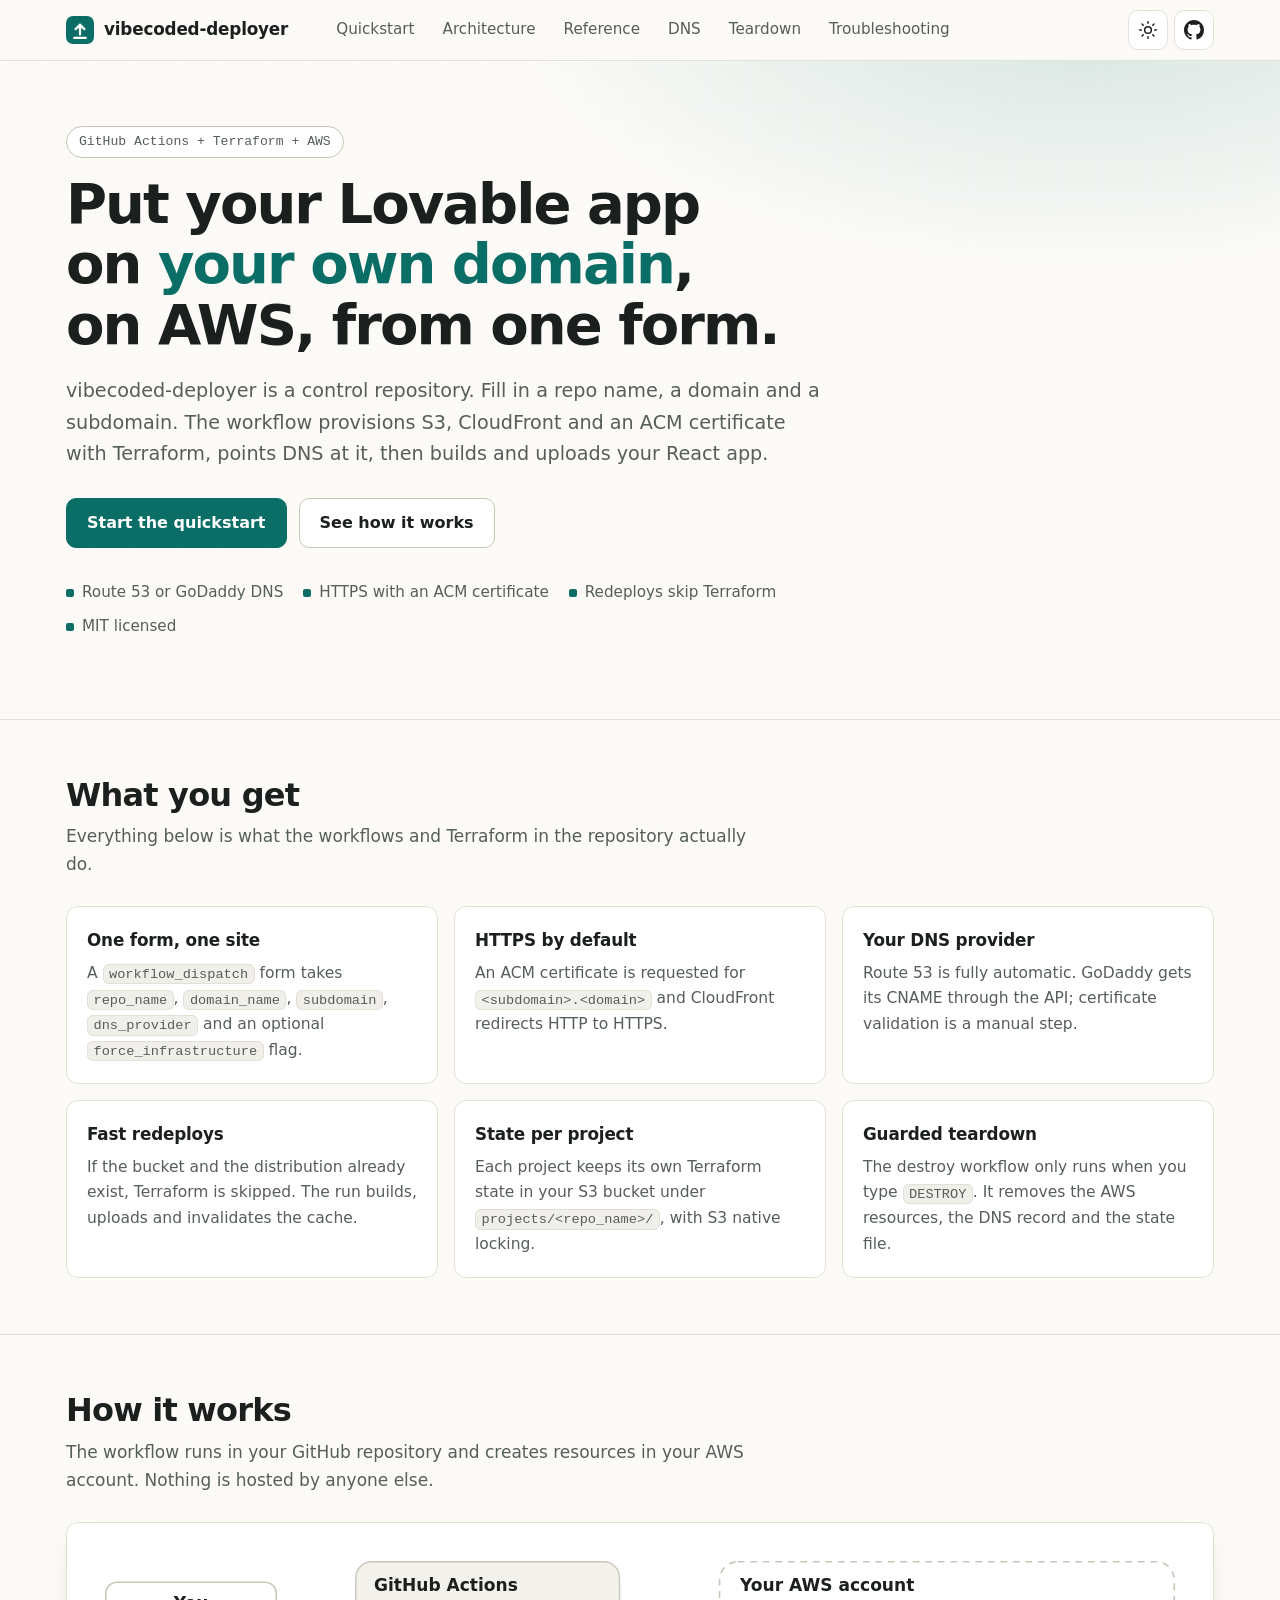
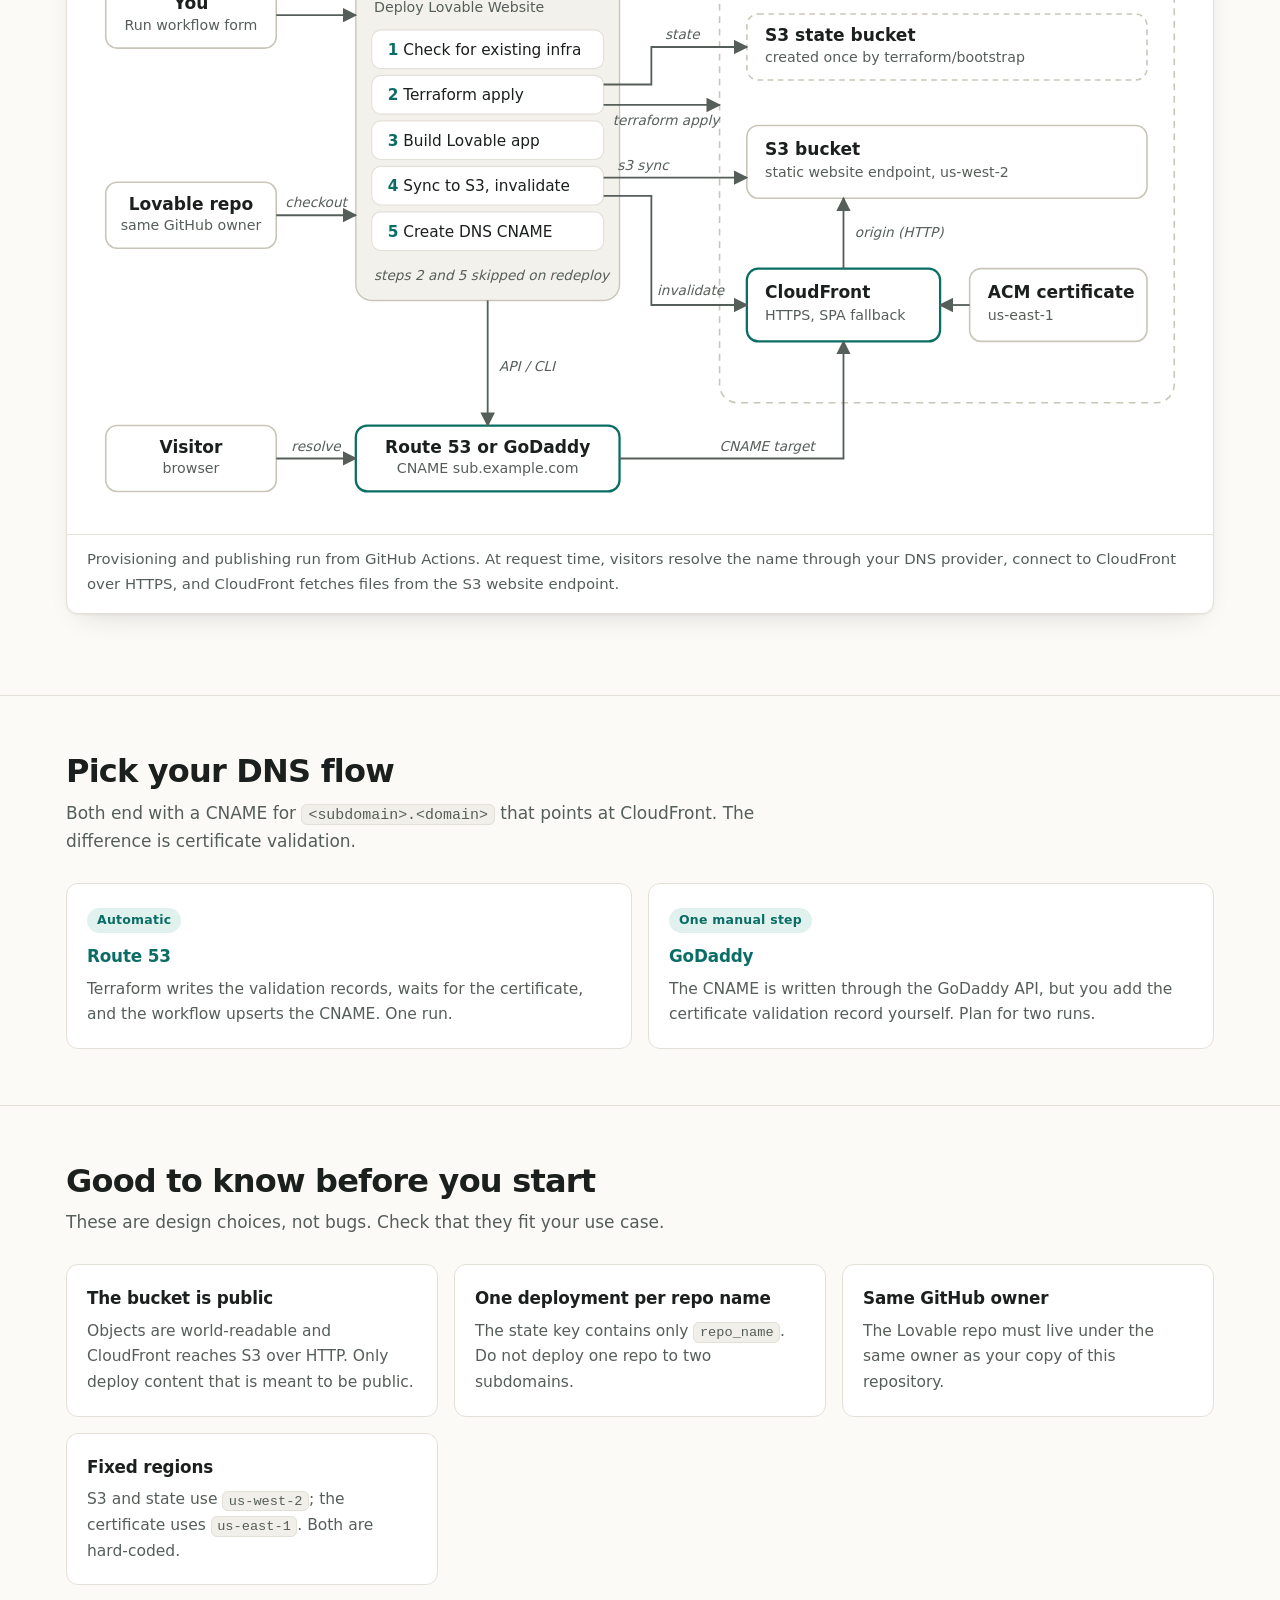
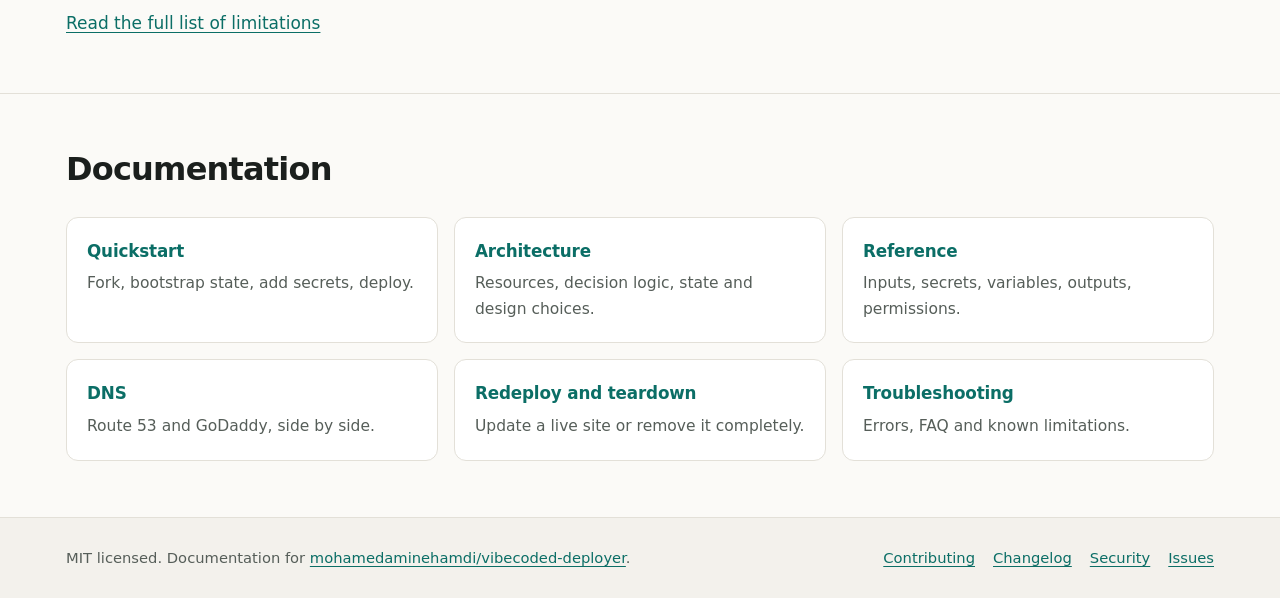
==== docs/index.html @ f10f0ac2 "Initial release of vibecoded-deployer Deploy Lovable-generated React apps to your own AWS account (S" ====
<!doctype html>
<html lang="en">
<head>
  <meta charset="utf-8">
  <meta name="viewport" content="width=device-width, initial-scale=1">
  <title>vibecoded-deployer</title>
  <meta name="description" content="Deploy a Lovable-generated React app to AWS (S3, CloudFront, ACM) on your own domain from one GitHub Actions form.">
  <meta name="color-scheme" content="light dark">
  <link rel="icon" href="assets/favicon.svg" type="image/svg+xml">
  <script>document.documentElement.classList.add("js");try{var t=localStorage.getItem("ld-theme");if(t==="light"||t==="dark"){document.documentElement.setAttribute("data-theme",t)}}catch(e){}</script>
  <link rel="stylesheet" href="assets/site.css">
</head>
<body>
  <a class="skip-link" href="#main">Skip to content</a>
  <header class="site-header">
    <div class="container header-inner">
      <a class="brand" href="index.html" aria-current="page"><svg viewBox="0 0 32 32" aria-hidden="true" focusable="false"><rect width="32" height="32" rx="8" fill="var(--accent)"/><path d="M16 21V10m0 0-5 5m5-5 5 5M9.5 25h13" fill="none" stroke="var(--accent-contrast)" stroke-width="2.6" stroke-linecap="round" stroke-linejoin="round"/></svg><span>vibecoded-deployer</span></a>
      <nav class="site-nav" id="site-nav" aria-label="Primary">
          <a href="quickstart.html">Quickstart</a>
          <a href="architecture.html">Architecture</a>
          <a href="reference.html">Reference</a>
          <a href="dns.html">DNS</a>
          <a href="teardown.html">Teardown</a>
          <a href="troubleshooting.html">Troubleshooting</a>
      </nav>
      <div class="header-actions">
        <button class="icon-btn theme-btn" type="button" data-theme-toggle aria-label="Dark mode" aria-pressed="false"><svg class="sun" viewBox="0 0 24 24" aria-hidden="true" focusable="false"><circle cx="12" cy="12" r="4"/><path d="M12 2v2M12 20v2M4.9 4.9l1.4 1.4M17.7 17.7l1.4 1.4M2 12h2M20 12h2M4.9 19.1l1.4-1.4M17.7 6.3l1.4-1.4"/></svg><svg class="moon" viewBox="0 0 24 24" aria-hidden="true" focusable="false"><path d="M21 12.8A9 9 0 1 1 11.2 3a7 7 0 0 0 9.8 9.8z"/></svg></button>
        <a class="icon-btn" href="https://github.com/mohamedaminehamdi/vibecoded-deployer" aria-label="vibecoded-deployer on GitHub"><svg class="filled" viewBox="0 0 16 16" aria-hidden="true" focusable="false"><path d="M8 0C3.58 0 0 3.58 0 8c0 3.54 2.29 6.53 5.47 7.59.4.07.55-.17.55-.38 0-.19-.01-.82-.01-1.49-2.01.37-2.53-.49-2.69-.94-.09-.23-.48-.94-.82-1.13-.28-.15-.68-.52-.01-.53.63-.01 1.08.58 1.23.82.72 1.21 1.87.87 2.33.66.07-.52.28-.87.51-1.07-1.78-.2-3.64-.89-3.64-3.95 0-.87.31-1.59.82-2.15-.08-.2-.36-1.02.08-2.12 0 0 .67-.21 2.2.82.64-.18 1.32-.27 2-.27.68 0 1.36.09 2 .27 1.53-1.04 2.2-.82 2.2-.82.44 1.1.16 1.92.08 2.12.51.56.82 1.27.82 2.15 0 3.07-1.87 3.75-3.65 3.95.29.25.54.73.54 1.48 0 1.07-.01 1.93-.01 2.2 0 .21.15.46.55.38A8.01 8.01 0 0 0 16 8c0-4.42-3.58-8-8-8z"/></svg></a>
        <button class="icon-btn menu-btn" type="button" data-menu-toggle aria-expanded="false" aria-controls="site-nav" aria-label="Menu"><svg viewBox="0 0 24 24" aria-hidden="true" focusable="false"><path d="M4 7h16M4 12h16M4 17h16"/></svg></button>
      </div>
    </div>
  </header>
  <main id="main">
    <section class="hero" aria-labelledby="hero-title">
      <div class="container hero-inner">
        <div class="hero-copy">
        <p class="eyebrow">GitHub Actions + Terraform + AWS</p>
        <h1 id="hero-title">Put your Lovable app on <em>your own domain</em>, on AWS, from one form.</h1>
        <p class="lede">vibecoded-deployer is a control repository. Fill in a repo name, a domain and a subdomain. The workflow provisions S3, CloudFront and an ACM certificate with Terraform, points DNS at it, then builds and uploads your React app.</p>
        <div class="cta-row">
          <a class="btn btn-primary" href="quickstart.html">Start the quickstart</a>
          <a class="btn" href="architecture.html">See how it works</a>
        </div>
        <ul class="fact-row">
          <li>Route 53 or GoDaddy DNS</li>
          <li>HTTPS with an ACM certificate</li>
          <li>Redeploys skip Terraform</li>
          <li>MIT licensed</li>
        </ul>
        </div>
      </div>
    </section>

    <section class="section" aria-labelledby="features-title">
      <div class="container">
        <div class="section-head">
          <h2 id="features-title">What you get</h2>
          <p>Everything below is what the workflows and Terraform in the repository actually do.</p>
        </div>
        <div class="grid">
          <div class="card">
            <h3>One form, one site</h3>
            <p>A <code>workflow_dispatch</code> form takes <code>repo_name</code>, <code>domain_name</code>, <code>subdomain</code>, <code>dns_provider</code> and an optional <code>force_infrastructure</code> flag.</p>
          </div>
          <div class="card">
            <h3>HTTPS by default</h3>
            <p>An ACM certificate is requested for <code>&lt;subdomain&gt;.&lt;domain&gt;</code> and CloudFront redirects HTTP to HTTPS.</p>
          </div>
          <div class="card">
            <h3>Your DNS provider</h3>
            <p>Route 53 is fully automatic. GoDaddy gets its CNAME through the API; certificate validation is a manual step.</p>
          </div>
          <div class="card">
            <h3>Fast redeploys</h3>
            <p>If the bucket and the distribution already exist, Terraform is skipped. The run builds, uploads and invalidates the cache.</p>
          </div>
          <div class="card">
            <h3>State per project</h3>
            <p>Each project keeps its own Terraform state in your S3 bucket under <code>projects/&lt;repo_name&gt;/</code>, with S3 native locking.</p>
          </div>
          <div class="card">
            <h3>Guarded teardown</h3>
            <p>The destroy workflow only runs when you type <code>DESTROY</code>. It removes the AWS resources, the DNS record and the state file.</p>
          </div>
        </div>
      </div>
    </section>

    <section class="section" aria-labelledby="how-title">
      <div class="container">
        <div class="section-head">
          <h2 id="how-title">How it works</h2>
          <p>The workflow runs in your GitHub repository and creates resources in your AWS account. Nothing is hosted by anyone else.</p>
        </div>
        <figure class="diagram">
  <div class="diagram-scroll" tabindex="0" role="region" aria-label="Architecture diagram (scrolls horizontally on small screens)">
    <svg viewBox="0 0 980 510" role="img" aria-labelledby="dg-title dg-desc">
      <title id="dg-title">vibecoded-deployer architecture</title>
      <desc id="dg-desc">You run a GitHub Actions workflow. It checks for existing infrastructure, applies Terraform to create an S3 bucket, an ACM certificate and a CloudFront distribution in your AWS account, builds your Lovable repository, syncs the build to S3, invalidates the CloudFront cache and writes a CNAME at Route 53 or GoDaddy. Visitors resolve the name through DNS and reach CloudFront, which serves the files from S3.</desc>
      <defs>
        <marker id="dg-arrowhead" viewBox="0 0 10 10" refX="9" refY="5" markerWidth="8" markerHeight="8" orient="auto-start-reverse">
          <path class="dg-head" d="M0 0 L10 5 L0 10 z"/>
        </marker>
      </defs>

      <!-- Left column -->
      <rect class="dg-node" x="20" y="38" width="150" height="58" rx="10"/>
      <text class="dg-title" x="95" y="62" text-anchor="middle">You</text>
      <text class="dg-sub" x="95" y="80" text-anchor="middle">Run workflow form</text>

      <rect class="dg-node" x="20" y="214" width="150" height="58" rx="10"/>
      <text class="dg-title" x="95" y="238" text-anchor="middle">Lovable repo</text>
      <text class="dg-sub" x="95" y="256" text-anchor="middle">same GitHub owner</text>

      <rect class="dg-node" x="20" y="428" width="150" height="58" rx="10"/>
      <text class="dg-title" x="95" y="452" text-anchor="middle">Visitor</text>
      <text class="dg-sub" x="95" y="470" text-anchor="middle">browser</text>

      <!-- GitHub Actions panel -->
      <rect class="dg-panel" x="240" y="20" width="232" height="298" rx="14"/>
      <text class="dg-title" x="256" y="46">GitHub Actions</text>
      <text class="dg-sub" x="256" y="64">Deploy Lovable Website</text>

      <rect class="dg-step" x="254" y="80" width="204" height="34" rx="8"/>
      <text class="dg-text" x="268" y="102"><tspan class="dg-num">1</tspan>  Check for existing infra</text>
      <rect class="dg-step" x="254" y="120" width="204" height="34" rx="8"/>
      <text class="dg-text" x="268" y="142"><tspan class="dg-num">2</tspan>  Terraform apply</text>
      <rect class="dg-step" x="254" y="160" width="204" height="34" rx="8"/>
      <text class="dg-text" x="268" y="182"><tspan class="dg-num">3</tspan>  Build Lovable app</text>
      <rect class="dg-step" x="254" y="200" width="204" height="34" rx="8"/>
      <text class="dg-text" x="268" y="222"><tspan class="dg-num">4</tspan>  Sync to S3, invalidate</text>
      <rect class="dg-step" x="254" y="240" width="204" height="34" rx="8"/>
      <text class="dg-text" x="268" y="262"><tspan class="dg-num">5</tspan>  Create DNS CNAME</text>
      <text class="dg-label" x="256" y="300">steps 2 and 5 skipped on redeploy</text>

      <!-- DNS -->
      <rect class="dg-node is-accent" x="240" y="428" width="232" height="58" rx="10"/>
      <text class="dg-title" x="356" y="452" text-anchor="middle">Route 53 or GoDaddy</text>
      <text class="dg-sub" x="356" y="470" text-anchor="middle">CNAME  sub.example.com</text>

      <!-- AWS account -->
      <rect class="dg-aws" x="560" y="20" width="400" height="388" rx="16"/>
      <text class="dg-title" x="578" y="46">Your AWS account</text>

      <rect class="dg-node is-dashed" x="584" y="66" width="352" height="58" rx="10"/>
      <text class="dg-title" x="600" y="90">S3 state bucket</text>
      <text class="dg-sub" x="600" y="108">created once by terraform/bootstrap</text>

      <rect class="dg-node" x="584" y="164" width="352" height="64" rx="10"/>
      <text class="dg-title" x="600" y="190">S3 bucket</text>
      <text class="dg-sub" x="600" y="209">static website endpoint, us-west-2</text>

      <rect class="dg-node is-accent" x="584" y="290" width="170" height="64" rx="10"/>
      <text class="dg-title" x="600" y="316">CloudFront</text>
      <text class="dg-sub" x="600" y="335">HTTPS, SPA fallback</text>

      <rect class="dg-node" x="780" y="290" width="156" height="64" rx="10"/>
      <text class="dg-title" x="796" y="316">ACM certificate</text>
      <text class="dg-sub" x="796" y="335">us-east-1</text>

      <!-- Arrows -->
      <path class="dg-arrow" marker-end="url(#dg-arrowhead)" d="M170 67 H240"/>
      <path class="dg-arrow" marker-end="url(#dg-arrowhead)" d="M170 243 H240"/>
      <text class="dg-label" x="205" y="236" text-anchor="middle">checkout</text>

      <path class="dg-arrow" marker-end="url(#dg-arrowhead)" d="M458 128 H500 V95 H584"/>
      <text class="dg-label" x="512" y="88">state</text>
      <path class="dg-arrow" marker-end="url(#dg-arrowhead)" d="M458 146 H560"/>
      <text class="dg-label" x="466" y="164">terraform apply</text>

      <path class="dg-arrow" marker-end="url(#dg-arrowhead)" d="M458 210 H584"/>
      <text class="dg-label" x="470" y="203">s3 sync</text>
      <path class="dg-arrow" marker-end="url(#dg-arrowhead)" d="M458 226 H500 V322 H584"/>
      <text class="dg-label" x="505" y="313">invalidate</text>

      <path class="dg-arrow" marker-end="url(#dg-arrowhead)" d="M356 318 V428"/>
      <text class="dg-label" x="366" y="380">API / CLI</text>

      <path class="dg-arrow" marker-end="url(#dg-arrowhead)" d="M170 457 H240"/>
      <text class="dg-label" x="205" y="450" text-anchor="middle">resolve</text>

      <path class="dg-arrow" marker-end="url(#dg-arrowhead)" d="M472 457 H669 V354"/>
      <text class="dg-label" x="560" y="450">CNAME target</text>

      <path class="dg-arrow" marker-end="url(#dg-arrowhead)" d="M669 290 V228"/>
      <text class="dg-label" x="679" y="262">origin (HTTP)</text>

      <path class="dg-arrow" marker-end="url(#dg-arrowhead)" d="M780 322 H754"/>
    </svg>
  </div>
  <figcaption>Provisioning and publishing run from GitHub Actions. At request time, visitors resolve the name through your DNS provider, connect to CloudFront over HTTPS, and CloudFront fetches files from the S3 website endpoint.</figcaption>
</figure>

      </div>
    </section>

    <section class="section" aria-labelledby="dns-title">
      <div class="container">
        <div class="section-head">
          <h2 id="dns-title">Pick your DNS flow</h2>
          <p>Both end with a CNAME for <code>&lt;subdomain&gt;.&lt;domain&gt;</code> that points at CloudFront. The difference is certificate validation.</p>
        </div>
        <div class="split">
          <a class="card" href="dns.html#route53">
            <span class="tag">Automatic</span>
            <h3>Route 53</h3>
            <p>Terraform writes the validation records, waits for the certificate, and the workflow upserts the CNAME. One run.</p>
          </a>
          <a class="card" href="dns.html#godaddy">
            <span class="tag">One manual step</span>
            <h3>GoDaddy</h3>
            <p>The CNAME is written through the GoDaddy API, but you add the certificate validation record yourself. Plan for two runs.</p>
          </a>
        </div>
      </div>
    </section>

    <section class="section" aria-labelledby="know-title">
      <div class="container">
        <div class="section-head">
          <h2 id="know-title">Good to know before you start</h2>
          <p>These are design choices, not bugs. Check that they fit your use case.</p>
        </div>
        <div class="grid">
          <div class="card">
            <h3>The bucket is public</h3>
            <p>Objects are world-readable and CloudFront reaches S3 over HTTP. Only deploy content that is meant to be public.</p>
          </div>
          <div class="card">
            <h3>One deployment per repo name</h3>
            <p>The state key contains only <code>repo_name</code>. Do not deploy one repo to two subdomains.</p>
          </div>
          <div class="card">
            <h3>Same GitHub owner</h3>
            <p>The Lovable repo must live under the same owner as your copy of this repository.</p>
          </div>
          <div class="card">
            <h3>Fixed regions</h3>
            <p>S3 and state use <code>us-west-2</code>; the certificate uses <code>us-east-1</code>. Both are hard-coded.</p>
          </div>
        </div>
        <p class="more"><a href="troubleshooting.html#limitations">Read the full list of limitations</a></p>
      </div>
    </section>

    <section class="section" aria-labelledby="docs-title">
      <div class="container">
        <div class="section-head">
          <h2 id="docs-title">Documentation</h2>
        </div>
        <div class="grid">
          <a class="card" href="quickstart.html"><h3>Quickstart</h3><p>Fork, bootstrap state, add secrets, deploy.</p></a>
          <a class="card" href="architecture.html"><h3>Architecture</h3><p>Resources, decision logic, state and design choices.</p></a>
          <a class="card" href="reference.html"><h3>Reference</h3><p>Inputs, secrets, variables, outputs, permissions.</p></a>
          <a class="card" href="dns.html"><h3>DNS</h3><p>Route 53 and GoDaddy, side by side.</p></a>
          <a class="card" href="teardown.html"><h3>Redeploy and teardown</h3><p>Update a live site or remove it completely.</p></a>
          <a class="card" href="troubleshooting.html"><h3>Troubleshooting</h3><p>Errors, FAQ and known limitations.</p></a>
        </div>
      </div>
    </section>

  </main>
  <footer class="site-footer">
    <div class="container footer-inner">
      <p>MIT licensed. Documentation for <a href="https://github.com/mohamedaminehamdi/vibecoded-deployer">mohamedaminehamdi/vibecoded-deployer</a>.</p>
      <ul>
        <li><a href="https://github.com/mohamedaminehamdi/vibecoded-deployer/blob/main/CONTRIBUTING.md">Contributing</a></li>
        <li><a href="https://github.com/mohamedaminehamdi/vibecoded-deployer/blob/main/CHANGELOG.md">Changelog</a></li>
        <li><a href="https://github.com/mohamedaminehamdi/vibecoded-deployer/blob/main/SECURITY.md">Security</a></li>
        <li><a href="https://github.com/mohamedaminehamdi/vibecoded-deployer/issues">Issues</a></li>
      </ul>
    </div>
  </footer>
  <script src="assets/site.js" defer></script>
</body>
</html>
---- docs/assets/site.css ----
/* vibecoded-deployer docs. Plain CSS, no build step. Relative URLs only. */

:root {
  color-scheme: light;
  --bg: #fbfaf7;
  --surface: #ffffff;
  --surface-2: #f3f1ec;
  --border: #e3e0d8;
  --border-strong: #c9c5b9;
  --text: #1b1f1d;
  --muted: #565e59;
  --accent: #0b6e66;
  --accent-hover: #09554f;
  --accent-contrast: #ffffff;
  --accent-soft: #e0f1ee;
  --code-bg: #f1efe9;
  --info: #1d4ed8;
  --info-bg: #eaf0fe;
  --warn: #7a4a00;
  --warn-bg: #fff3d6;
  --danger: #a8200f;
  --danger-bg: #fdebe8;
  --shadow: 0 1px 2px rgba(27, 31, 29, 0.06), 0 12px 28px -16px rgba(27, 31, 29, 0.22);
  --radius: 12px;
  --header-h: 60px;
  --font: system-ui, -apple-system, "Segoe UI", Roboto, "Helvetica Neue", Arial, sans-serif;
  --mono: ui-monospace, "SF Mono", SFMono-Regular, Menlo, Consolas, "Liberation Mono", monospace;
}

@media (prefers-color-scheme: dark) {
  :root:not([data-theme="light"]) {
    color-scheme: dark;
    --bg: #0d1210;
    --surface: #141b18;
    --surface-2: #19231f;
    --border: #25312b;
    --border-strong: #3a4a42;
    --text: #e7ede9;
    --muted: #a0aea7;
    --accent: #4fd1c0;
    --accent-hover: #7be3d5;
    --accent-contrast: #04211d;
    --accent-soft: #12302c;
    --code-bg: #101815;
    --info: #8fb0ff;
    --info-bg: #14203d;
    --warn: #f3c46b;
    --warn-bg: #2d2410;
    --danger: #ff9b8e;
    --danger-bg: #3a1613;
    --shadow: 0 1px 2px rgba(0, 0, 0, 0.4), 0 12px 28px -16px rgba(0, 0, 0, 0.7);
  }
}

:root[data-theme="dark"] {
  color-scheme: dark;
  --bg: #0d1210;
  --surface: #141b18;
  --surface-2: #19231f;
  --border: #25312b;
  --border-strong: #3a4a42;
  --text: #e7ede9;
  --muted: #a0aea7;
  --accent: #4fd1c0;
  --accent-hover: #7be3d5;
  --accent-contrast: #04211d;
  --accent-soft: #12302c;
  --code-bg: #101815;
  --info: #8fb0ff;
  --info-bg: #14203d;
  --warn: #f3c46b;
  --warn-bg: #2d2410;
  --danger: #ff9b8e;
  --danger-bg: #3a1613;
  --shadow: 0 1px 2px rgba(0, 0, 0, 0.4), 0 12px 28px -16px rgba(0, 0, 0, 0.7);
}

*,
*::before,
*::after {
  box-sizing: border-box;
}

html {
  scroll-padding-top: calc(var(--header-h) + 20px);
  -webkit-text-size-adjust: 100%;
  text-size-adjust: 100%;
}

body {
  margin: 0;
  background: var(--bg);
  color: var(--text);
  font-family: var(--font);
  font-size: 1.0625rem;
  line-height: 1.65;
  -webkit-font-smoothing: antialiased;
}

img,
svg {
  max-width: 100%;
}

a {
  color: var(--accent);
  text-underline-offset: 0.18em;
  text-decoration-thickness: 0.08em;
}

a:hover {
  color: var(--accent-hover);
}

:focus-visible {
  outline: 3px solid var(--accent);
  outline-offset: 2px;
  border-radius: 4px;
}

.skip-link {
  position: absolute;
  left: 16px;
  top: -80px;
  z-index: 100;
  padding: 10px 16px;
  background: var(--accent);
  color: var(--accent-contrast);
  border-radius: 8px;
  font-weight: 600;
  text-decoration: none;
}

.skip-link:focus {
  top: 12px;
  color: var(--accent-contrast);
}

.sr-only {
  position: absolute;
  width: 1px;
  height: 1px;
  padding: 0;
  margin: -1px;
  overflow: hidden;
  clip: rect(0, 0, 0, 0);
  white-space: nowrap;
  border: 0;
}

.container {
  width: 100%;
  max-width: 1180px;
  margin-inline: auto;
  padding-inline: 16px;
}

/* ---------- Header ---------- */

.site-header {
  position: sticky;
  top: 0;
  z-index: 50;
  background: color-mix(in srgb, var(--bg) 88%, transparent);
  -webkit-backdrop-filter: saturate(1.4) blur(10px);
  backdrop-filter: saturate(1.4) blur(10px);
  border-bottom: 1px solid var(--border);
}

.header-inner {
  display: flex;
  align-items: center;
  gap: 12px;
  min-height: var(--header-h);
  flex-wrap: wrap;
}

.brand {
  display: inline-flex;
  align-items: center;
  gap: 10px;
  color: var(--text);
  font-weight: 700;
  font-size: 1.05rem;
  letter-spacing: -0.01em;
  text-decoration: none;
  margin-right: auto;
}

.brand:hover {
  color: var(--text);
}

.brand svg {
  flex: none;
  width: 28px;
  height: 28px;
}

.site-nav {
  order: 3;
  width: 100%;
  display: flex;
  gap: 4px;
  overflow-x: auto;
  padding-bottom: 8px;
}

.js .site-nav {
  display: none;
  flex-direction: column;
  overflow: visible;
  padding-bottom: 12px;
}

.js .site-nav[data-open="true"] {
  display: flex;
}

.site-nav a {
  white-space: nowrap;
  padding: 8px 12px;
  border-radius: 8px;
  color: var(--muted);
  font-size: 0.95rem;
  font-weight: 500;
  text-decoration: none;
}

.site-nav a:hover {
  color: var(--text);
  background: var(--surface-2);
}

.site-nav a[aria-current="page"] {
  color: var(--accent);
  background: var(--accent-soft);
  font-weight: 600;
}

.header-actions {
  display: flex;
  align-items: center;
  gap: 6px;
}

.icon-btn {
  display: inline-grid;
  place-items: center;
  width: 40px;
  height: 40px;
  padding: 0;
  border: 1px solid var(--border);
  border-radius: 10px;
  background: var(--surface);
  color: var(--text);
  cursor: pointer;
  text-decoration: none;
}

.icon-btn:hover {
  background: var(--surface-2);
  color: var(--text);
}

.icon-btn svg {
  width: 20px;
  height: 20px;
  fill: none;
  stroke: currentColor;
  stroke-width: 1.8;
  stroke-linecap: round;
  stroke-linejoin: round;
}

.icon-btn svg.filled {
  fill: currentColor;
  stroke: none;
}

.menu-btn {
  display: none;
}

.js .menu-btn {
  display: inline-grid;
}

.theme-btn .moon {
  display: none;
}

:root[data-theme="dark"] .theme-btn .sun {
  display: none;
}

:root[data-theme="dark"] .theme-btn .moon {
  display: block;
}

@media (prefers-color-scheme: dark) {
  :root:not([data-theme="light"]) .theme-btn .sun {
    display: none;
  }

  :root:not([data-theme="light"]) .theme-btn .moon {
    display: block;
  }
}

@media (min-width: 980px) {
  .site-nav,
  .js .site-nav {
    order: 0;
    width: auto;
    display: flex;
    flex-direction: row;
    overflow: visible;
    padding-bottom: 0;
    margin-right: 8px;
  }

  .brand {
    margin-right: 0;
  }

  .header-inner {
    flex-wrap: nowrap;
  }

  .header-actions {
    margin-left: auto;
  }

  .site-nav {
    margin-left: 24px;
  }

  .js .menu-btn {
    display: none;
  }
}

/* ---------- Buttons ---------- */

.btn {
  display: inline-flex;
  align-items: center;
  gap: 8px;
  padding: 11px 20px;
  border-radius: 10px;
  border: 1px solid var(--border-strong);
  background: var(--surface);
  color: var(--text);
  font: inherit;
  font-weight: 600;
  font-size: 1rem;
  text-decoration: none;
  cursor: pointer;
  transition: background-color 0.15s ease, border-color 0.15s ease, transform 0.15s ease;
}

.btn:hover {
  background: var(--surface-2);
  color: var(--text);
}

.btn:active {
  transform: translateY(1px);
}

.btn-primary {
  background: var(--accent);
  border-color: var(--accent);
  color: var(--accent-contrast);
}

.btn-primary:hover {
  background: var(--accent-hover);
  border-color: var(--accent-hover);
  color: var(--accent-contrast);
}

/* ---------- Home ---------- */

.hero {
  position: relative;
  overflow: hidden;
  border-bottom: 1px solid var(--border);
  background:
    radial-gradient(60rem 28rem at 85% -10%, color-mix(in srgb, var(--accent) 16%, transparent), transparent 60%),
    linear-gradient(var(--border) 1px, transparent 1px) 0 0 / 100% 44px,
    linear-gradient(90deg, var(--border) 1px, transparent 1px) 0 0 / 44px 100%,
    var(--bg);
  background-blend-mode: normal, soft-light, soft-light, normal;
}

.hero::after {
  content: "";
  position: absolute;
  inset: auto 0 0 0;
  height: 120px;
  background: linear-gradient(transparent, var(--bg));
  pointer-events: none;
}

.hero-inner {
  position: relative;
  z-index: 1;
  padding-block: 64px 80px;
}

.hero-copy {
  max-width: 820px;
}

.eyebrow {
  display: inline-block;
  margin: 0 0 16px;
  padding: 4px 12px;
  border: 1px solid var(--border-strong);
  border-radius: 999px;
  background: var(--surface);
  color: var(--muted);
  font-family: var(--mono);
  font-size: 0.82rem;
}

.hero h1 {
  margin: 0 0 20px;
  font-size: clamp(2.1rem, 5.4vw, 3.5rem);
  line-height: 1.08;
  letter-spacing: -0.035em;
  font-weight: 750;
  text-wrap: balance;
}

.hero h1 em {
  font-style: normal;
  color: var(--accent);
}

.lede {
  margin: 0 0 28px;
  max-width: 62ch;
  font-size: 1.2rem;
  color: var(--muted);
  text-wrap: pretty;
}

.cta-row {
  display: flex;
  flex-wrap: wrap;
  gap: 12px;
}

.fact-row {
  display: flex;
  flex-wrap: wrap;
  gap: 8px 20px;
  margin: 32px 0 0;
  padding: 0;
  list-style: none;
  color: var(--muted);
  font-size: 0.95rem;
}

.fact-row li::before {
  content: "";
  display: inline-block;
  width: 8px;
  height: 8px;
  margin-right: 8px;
  border-radius: 2px;
  background: var(--accent);
}

.section {
  padding-block: 56px;
}

.section + .section {
  border-top: 1px solid var(--border);
}

.section-head {
  max-width: 700px;
  margin-bottom: 28px;
}

.section-head h2 {
  margin: 0 0 8px;
  font-size: clamp(1.55rem, 3vw, 2rem);
  letter-spacing: -0.025em;
  line-height: 1.2;
}

.section-head p {
  margin: 0;
  color: var(--muted);
}

.grid {
  display: grid;
  gap: 16px;
  grid-template-columns: repeat(auto-fit, minmax(min(100%, 280px), 1fr));
}

.card {
  padding: 20px;
  border: 1px solid var(--border);
  border-radius: var(--radius);
  background: var(--surface);
}

.card h3 {
  margin: 0 0 6px;
  font-size: 1.05rem;
  letter-spacing: -0.01em;
}

.card p {
  margin: 0;
  color: var(--muted);
  font-size: 0.97rem;
}

.card .tag {
  display: inline-block;
  margin-bottom: 10px;
  padding: 2px 10px;
  border-radius: 999px;
  background: var(--accent-soft);
  color: var(--accent);
  font-size: 0.78rem;
  font-weight: 700;
  letter-spacing: 0.02em;
}

a.card {
  display: block;
  color: inherit;
  text-decoration: none;
  transition: border-color 0.15s ease, transform 0.15s ease, box-shadow 0.15s ease;
}

a.card:hover {
  border-color: var(--accent);
  transform: translateY(-2px);
  box-shadow: var(--shadow);
  color: inherit;
}

a.card h3 {
  color: var(--accent);
}

.split {
  display: grid;
  gap: 16px;
  grid-template-columns: 1fr;
}

@media (min-width: 760px) {
  .split {
    grid-template-columns: 1fr 1fr;
  }
}

/* ---------- Diagram ---------- */

.diagram {
  margin: 0 0 1.6rem;
  border: 1px solid var(--border);
  border-radius: var(--radius);
  background: var(--surface);
  box-shadow: var(--shadow);
}

.diagram-scroll {
  overflow-x: auto;
  padding: 16px;
}

.diagram-scroll:focus-visible {
  outline-offset: -3px;
}

.diagram svg {
  display: block;
  min-width: 720px;
  width: 100%;
  height: auto;
  font-family: var(--font);
}

.diagram figcaption {
  padding: 12px 20px 16px;
  border-top: 1px solid var(--border);
  color: var(--muted);
  font-size: 0.93rem;
}

.dg-panel {
  fill: var(--surface-2);
  stroke: var(--border-strong);
  stroke-width: 1.2;
}

.dg-aws {
  fill: none;
  stroke: var(--border-strong);
  stroke-width: 1.4;
  stroke-dasharray: 6 5;
}

.dg-node {
  fill: var(--surface);
  stroke: var(--border-strong);
  stroke-width: 1.4;
}

.dg-node.is-accent {
  stroke: var(--accent);
  stroke-width: 2;
}

.dg-node.is-dashed {
  stroke-dasharray: 5 4;
}

.dg-step {
  fill: var(--surface);
  stroke: var(--border);
  stroke-width: 1;
}

.dg-title {
  fill: var(--text);
  font-size: 15px;
  font-weight: 700;
}

.dg-text {
  fill: var(--text);
  font-size: 13.5px;
}

.dg-sub {
  fill: var(--muted);
  font-size: 12.5px;
}

.dg-label {
  fill: var(--muted);
  font-size: 12px;
  font-style: italic;
}

.dg-num {
  fill: var(--accent);
  font-weight: 700;
}

.dg-arrow {
  fill: none;
  stroke: var(--muted);
  stroke-width: 1.6;
}

.dg-head {
  fill: var(--muted);
}

/* ---------- Doc pages ---------- */

.doc {
  display: grid;
  gap: 24px;
  padding-block: 32px 72px;
  grid-template-columns: minmax(0, 1fr);
}

.doc-main {
  min-width: 0;
  max-width: 860px;
}

.doc-main > p,
.doc-main > ul,
.doc-main > ol,
.doc-main > h2,
.doc-main > h3,
.doc-main > details,
.doc-main > .callout,
.doc-main .steps {
  max-width: 72ch;
}

.doc-main > h1 {
  margin: 0 0 8px;
  font-size: clamp(1.9rem, 4vw, 2.6rem);
  line-height: 1.12;
  letter-spacing: -0.03em;
  font-weight: 750;
}

.doc-main .page-lede {
  margin: 0 0 28px;
  color: var(--muted);
  font-size: 1.15rem;
  text-wrap: pretty;
}

.doc-main h2 {
  position: relative;
  margin: 2.6rem 0 0.8rem;
  padding-top: 1.6rem;
  border-top: 1px solid var(--border);
  font-size: 1.55rem;
  line-height: 1.25;
  letter-spacing: -0.02em;
}

.doc-main h2:first-of-type {
  margin-top: 1.6rem;
}

.doc-main h3 {
  position: relative;
  margin: 1.9rem 0 0.5rem;
  font-size: 1.14rem;
  letter-spacing: -0.01em;
}

.doc-main p,
.doc-main ul,
.doc-main ol {
  margin: 0 0 1rem;
}

.doc-main li {
  margin-block: 0.3rem;
}

.doc-main li > p {
  margin-bottom: 0.4rem;
}

.anchor {
  margin-left: 0.4em;
  color: var(--muted);
  font-weight: 400;
  text-decoration: none;
  opacity: 0;
  transition: opacity 0.15s ease;
}

h2:hover .anchor,
h3:hover .anchor,
.anchor:focus-visible {
  opacity: 1;
}

@media (hover: none) {
  .anchor {
    opacity: 0.6;
  }
}

code,
kbd {
  font-family: var(--mono);
  font-size: 0.88em;
}

:not(pre) > code {
  padding: 0.12em 0.4em;
  border: 1px solid var(--border);
  border-radius: 6px;
  background: var(--code-bg);
  overflow-wrap: anywhere;
}

pre {
  margin: 0 0 1.2rem;
  padding: 14px 16px;
  overflow-x: auto;
  border: 1px solid var(--border);
  border-radius: 10px;
  background: var(--code-bg);
  font-size: 0.88rem;
  line-height: 1.55;
  tab-size: 2;
}

pre code {
  font-size: inherit;
  white-space: pre;
}

.code {
  position: relative;
}

.copy-btn {
  position: absolute;
  top: 8px;
  right: 8px;
  padding: 4px 10px;
  border: 1px solid var(--border-strong);
  border-radius: 8px;
  background: var(--surface);
  color: var(--muted);
  font: inherit;
  font-size: 0.78rem;
  font-weight: 600;
  cursor: pointer;
  opacity: 0;
  transition: opacity 0.15s ease;
}

.code:hover .copy-btn,
.code:focus-within .copy-btn,
.copy-btn:focus-visible {
  opacity: 1;
}

@media (hover: none) {
  .copy-btn {
    opacity: 1;
  }
}

.copy-btn:hover {
  color: var(--text);
  background: var(--surface-2);
}

.table-wrap {
  margin: 0 0 1.4rem;
  overflow-x: auto;
  border: 1px solid var(--border);
  border-radius: 10px;
  background: var(--surface);
}

.table-wrap:focus-visible {
  outline-offset: -3px;
}

table {
  width: 100%;
  min-width: 540px;
  border-collapse: collapse;
  font-size: 0.93rem;
  line-height: 1.5;
}

th,
td {
  padding: 10px 14px;
  text-align: left;
  vertical-align: top;
  border-bottom: 1px solid var(--border);
}

thead th {
  background: var(--surface-2);
  color: var(--muted);
  font-size: 0.78rem;
  font-weight: 700;
  letter-spacing: 0.05em;
  text-transform: uppercase;
  white-space: nowrap;
}

tbody tr:last-child td,
tbody tr:last-child th {
  border-bottom: 0;
}

tbody th {
  font-weight: 600;
}

th code {
  white-space: nowrap;
}

tbody td:last-child {
  min-width: 20rem;
}

.callout {
  margin: 0 0 1.4rem;
  padding: 14px 18px;
  border: 1px solid transparent;
  border-left-width: 5px;
  border-radius: 10px;
}

.callout > :last-child {
  margin-bottom: 0;
}

.callout-title {
  margin: 0 0 4px;
  font-size: 0.8rem;
  font-weight: 800;
  letter-spacing: 0.06em;
  text-transform: uppercase;
}

.callout.note {
  background: var(--info-bg);
  border-color: color-mix(in srgb, var(--info) 35%, transparent);
  border-left-color: var(--info);
}

.callout.note .callout-title {
  color: var(--info);
}

.callout.warn {
  background: var(--warn-bg);
  border-color: color-mix(in srgb, var(--warn) 35%, transparent);
  border-left-color: var(--warn);
}

.callout.warn .callout-title {
  color: var(--warn);
}

.callout.danger {
  background: var(--danger-bg);
  border-color: color-mix(in srgb, var(--danger) 35%, transparent);
  border-left-color: var(--danger);
}

.callout.danger .callout-title {
  color: var(--danger);
}

.steps {
  counter-reset: step;
  margin: 0 0 1.4rem;
  padding: 0;
  list-style: none;
}

.steps > li {
  position: relative;
  counter-increment: step;
  margin: 0;
  padding: 0 0 1.2rem 52px;
}

.steps > li::before {
  content: counter(step);
  position: absolute;
  left: 0;
  top: 0;
  display: grid;
  place-items: center;
  width: 34px;
  height: 34px;
  border-radius: 50%;
  background: var(--accent);
  color: var(--accent-contrast);
  font-weight: 700;
  font-size: 0.95rem;
}

.steps > li::after {
  content: "";
  position: absolute;
  left: 16px;
  top: 40px;
  bottom: 6px;
  width: 2px;
  background: var(--border);
}

.steps > li:last-child::after {
  display: none;
}

.steps > li > :first-child {
  margin-top: 4px;
}

.steps h3 {
  margin: 0 0 0.3rem;
  font-size: 1.1rem;
}

details.qa {
  margin: 0 0 10px;
  border: 1px solid var(--border);
  border-radius: 10px;
  background: var(--surface);
}

details.qa > summary {
  display: flex;
  gap: 12px;
  padding: 12px 16px;
  font-weight: 600;
  cursor: pointer;
  list-style: none;
}

details.qa > summary::-webkit-details-marker {
  display: none;
}

details.qa > summary::before {
  content: "";
  flex: none;
  width: 8px;
  height: 8px;
  margin-top: 0.55em;
  border-right: 2px solid var(--muted);
  border-bottom: 2px solid var(--muted);
  transform: rotate(-45deg);
  transition: transform 0.15s ease;
}

details.qa[open] > summary {
  border-bottom: 1px solid var(--border);
}

details.qa[open] > summary::before {
  transform: rotate(45deg);
}

details.qa > summary:hover {
  background: var(--surface-2);
  border-radius: 9px;
}

details.qa[open] > summary:hover {
  border-radius: 9px 9px 0 0;
}

details.qa > .qa-body {
  padding: 14px 18px 4px;
}

details.qa > .qa-body > :last-child {
  margin-bottom: 10px;
}

.toc {
  padding: 14px 18px;
  border: 1px solid var(--border);
  border-radius: 10px;
  background: var(--surface);
  font-size: 0.92rem;
}

.toc-title {
  margin: 0 0 6px;
  color: var(--muted);
  font-size: 0.78rem;
  font-weight: 800;
  letter-spacing: 0.06em;
  text-transform: uppercase;
}

.toc ul {
  margin: 0;
  padding: 0;
  list-style: none;
}

.toc li {
  margin: 0;
}

.toc a {
  display: block;
  padding: 4px 0;
  color: var(--muted);
  text-decoration: none;
  line-height: 1.35;
}

.toc a:hover,
.toc a[aria-current="true"] {
  color: var(--accent);
}

@media (min-width: 1100px) {
  .doc {
    grid-template-columns: minmax(0, 1fr) 230px;
    gap: 56px;
  }

  .toc-col {
    order: 2;
  }

  .toc {
    position: sticky;
    top: calc(var(--header-h) + 24px);
    max-height: calc(100vh - var(--header-h) - 48px);
    overflow-y: auto;
    padding: 0 0 0 16px;
    border: 0;
    border-left: 1px solid var(--border);
    border-radius: 0;
    background: none;
  }
}

.pager {
  display: flex;
  flex-wrap: wrap;
  gap: 12px;
  justify-content: space-between;
  margin-top: 3rem;
  padding-top: 1.5rem;
  border-top: 1px solid var(--border);
}

.pager a {
  display: block;
  flex: 1 1 220px;
  padding: 12px 16px;
  border: 1px solid var(--border);
  border-radius: 10px;
  background: var(--surface);
  color: var(--text);
  text-decoration: none;
}

.pager a:hover {
  border-color: var(--accent);
}

.pager small {
  display: block;
  color: var(--muted);
  font-size: 0.78rem;
  font-weight: 700;
  letter-spacing: 0.05em;
  text-transform: uppercase;
}

.pager .next {
  text-align: right;
}

/* ---------- Footer ---------- */

.site-footer {
  padding-block: 28px;
  border-top: 1px solid var(--border);
  background: var(--surface-2);
  color: var(--muted);
  font-size: 0.92rem;
}

.footer-inner {
  display: flex;
  flex-wrap: wrap;
  gap: 8px 24px;
  justify-content: space-between;
}

.footer-inner p {
  margin: 0;
}

.footer-inner ul {
  display: flex;
  flex-wrap: wrap;
  gap: 6px 18px;
  margin: 0;
  padding: 0;
  list-style: none;
}

@media (prefers-reduced-motion: reduce) {
  *,
  *::before,
  *::after {
    transition: none !important;
    animation: none !important;
    scroll-behavior: auto !important;
  }
}

@media print {
  .site-header,
  .toc-col,
  .copy-btn,
  .skip-link,
  .pager {
    display: none !important;
  }

  body {
    background: #fff;
    color: #000;
  }
}

.more {
  margin: 24px 0 0;
}
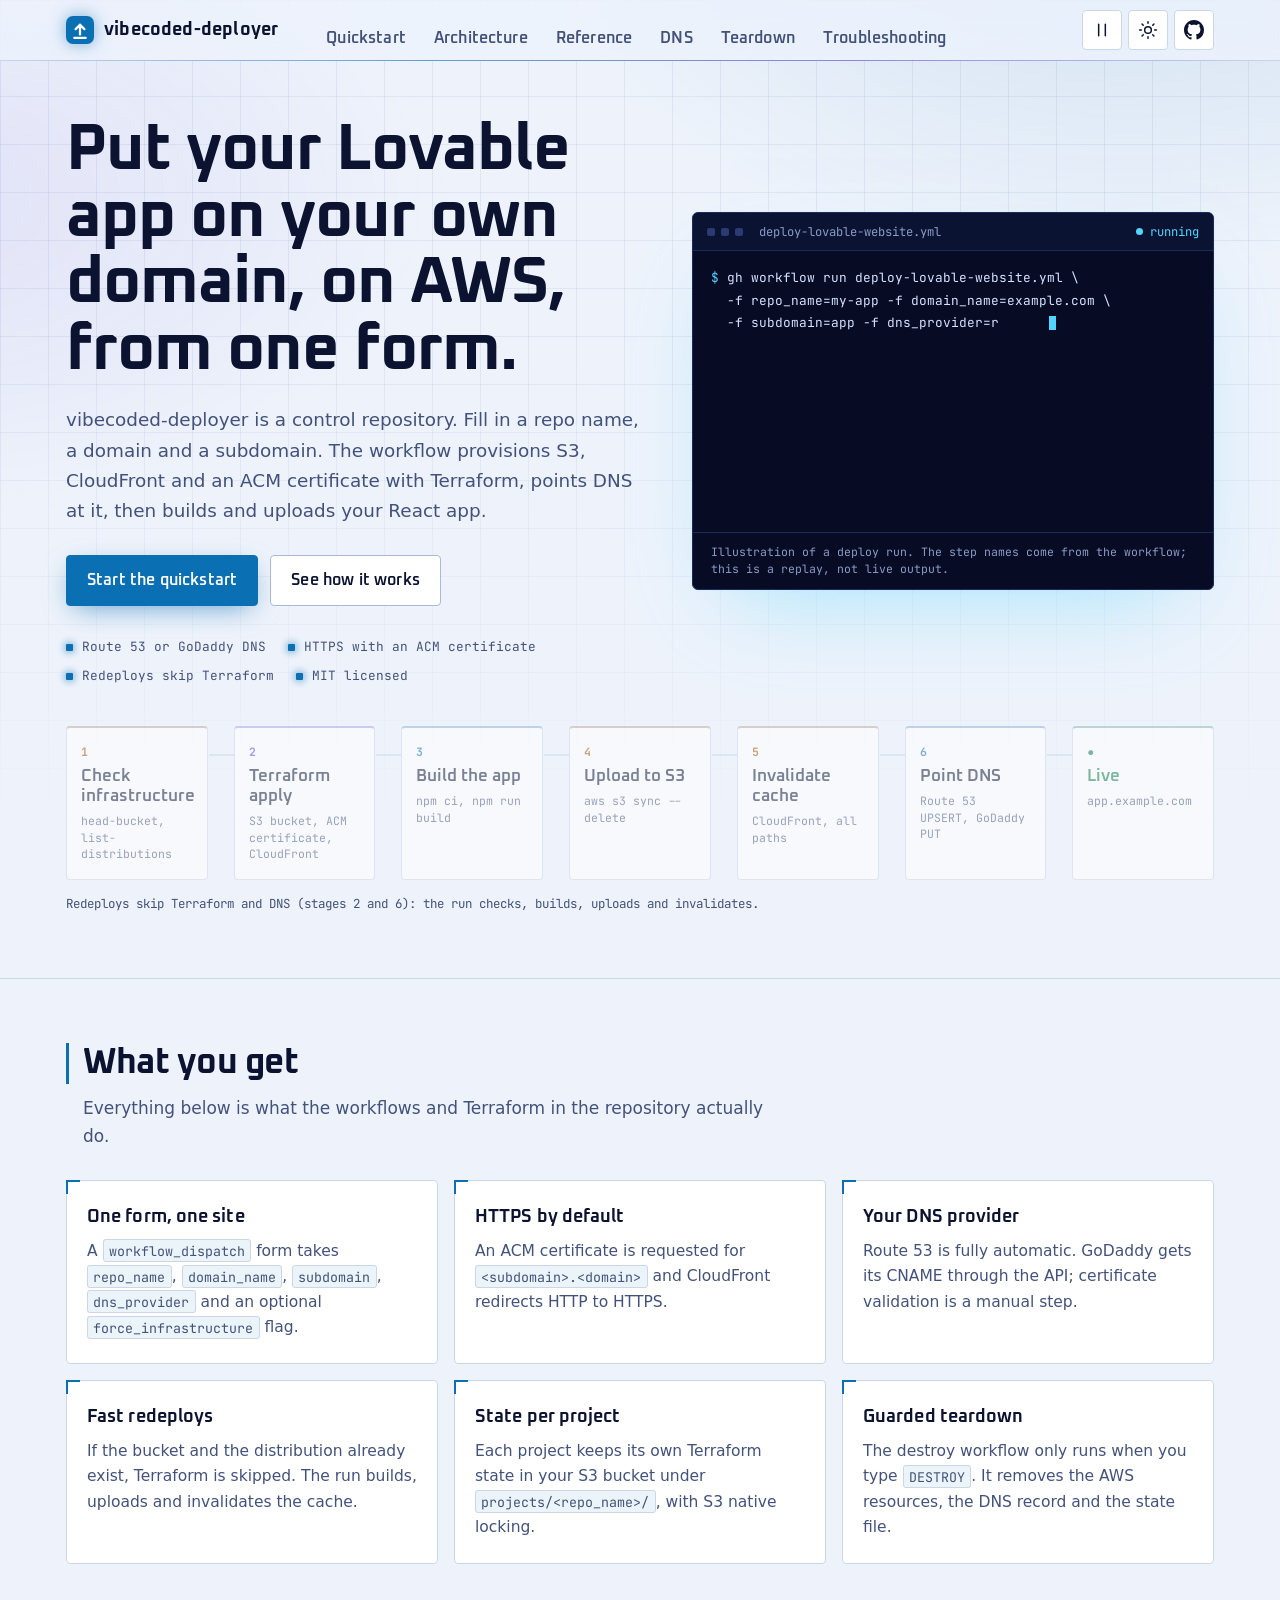
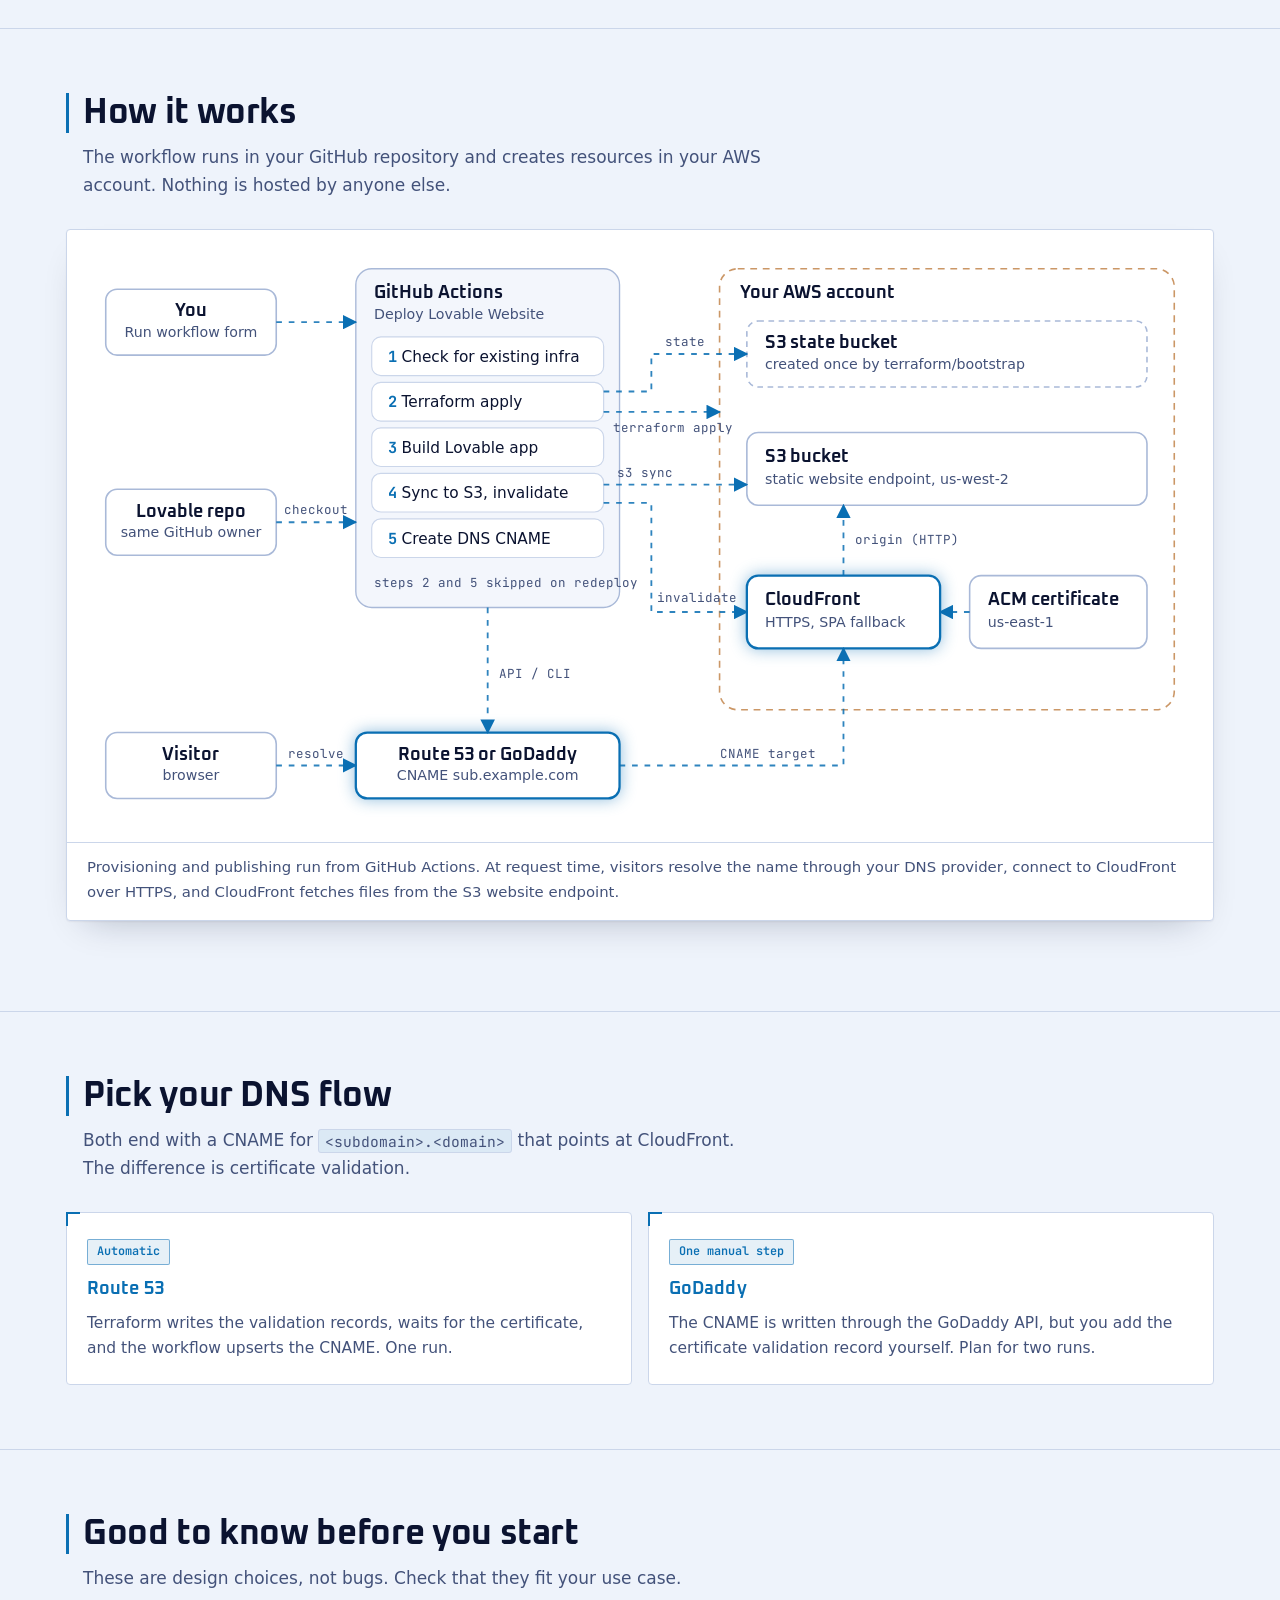
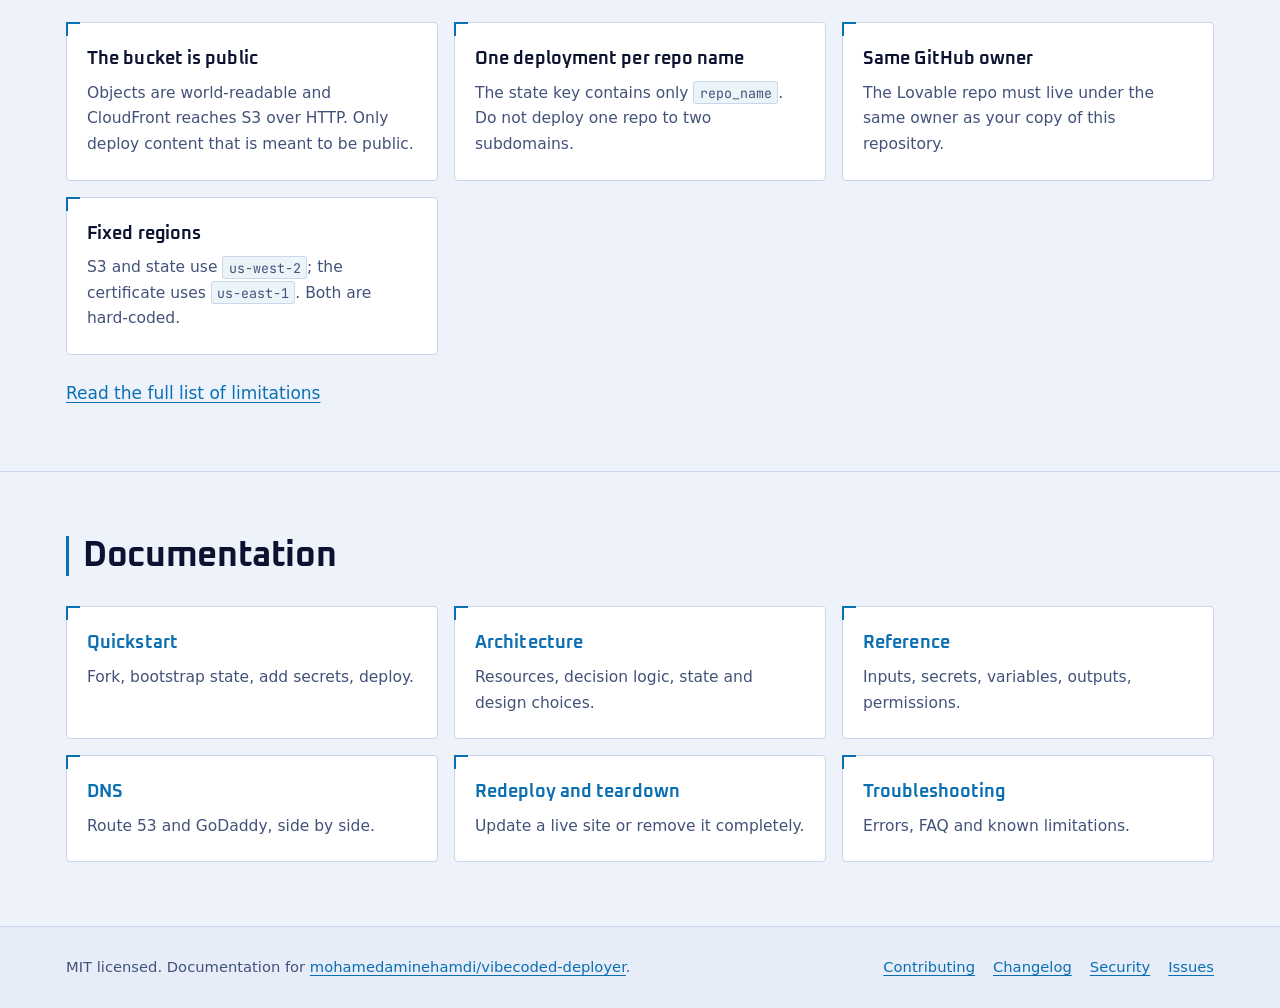
==== commit 10cba02c: "Redesign the documentation site Give the GitHub Pages site a technical, futuristic look with purpose" ====
--- a/docs/index.html
+++ b/docs/index.html
@@ -7,7 +7,7 @@
   <meta name="description" content="Deploy a Lovable-generated React app to AWS (S3, CloudFront, ACM) on your own domain from one GitHub Actions form.">
   <meta name="color-scheme" content="light dark">
   <link rel="icon" href="assets/favicon.svg" type="image/svg+xml">
-  <script>document.documentElement.classList.add("js");try{var t=localStorage.getItem("ld-theme");if(t==="light"||t==="dark"){document.documentElement.setAttribute("data-theme",t)}}catch(e){}</script>
+  <script>(function(){var d=document.documentElement,s=function(k){try{return localStorage.getItem(k)}catch(e){return null}};d.classList.add("js");var t=s("ld-theme");if(t==="light"||t==="dark")d.setAttribute("data-theme",t);var m=s("ld-motion"),r=window.matchMedia&&matchMedia("(prefers-reduced-motion: reduce)").matches;d.setAttribute("data-motion",m==="off"||(m!=="on"&&r)?"off":"on")})();</script>
   <link rel="stylesheet" href="assets/site.css">
 </head>
 <body>
@@ -22,31 +22,51 @@
           <a href="dns.html">DNS</a>
           <a href="teardown.html">Teardown</a>
           <a href="troubleshooting.html">Troubleshooting</a>
+          <a class="nav-gh" href="https://github.com/mohamedaminehamdi/vibecoded-deployer">GitHub</a>
       </nav>
       <div class="header-actions">
-        <button class="icon-btn theme-btn" type="button" data-theme-toggle aria-label="Dark mode" aria-pressed="false"><svg class="sun" viewBox="0 0 24 24" aria-hidden="true" focusable="false"><circle cx="12" cy="12" r="4"/><path d="M12 2v2M12 20v2M4.9 4.9l1.4 1.4M17.7 17.7l1.4 1.4M2 12h2M20 12h2M4.9 19.1l1.4-1.4M17.7 6.3l1.4-1.4"/></svg><svg class="moon" viewBox="0 0 24 24" aria-hidden="true" focusable="false"><path d="M21 12.8A9 9 0 1 1 11.2 3a7 7 0 0 0 9.8 9.8z"/></svg></button>
-        <a class="icon-btn" href="https://github.com/mohamedaminehamdi/vibecoded-deployer" aria-label="vibecoded-deployer on GitHub"><svg class="filled" viewBox="0 0 16 16" aria-hidden="true" focusable="false"><path d="M8 0C3.58 0 0 3.58 0 8c0 3.54 2.29 6.53 5.47 7.59.4.07.55-.17.55-.38 0-.19-.01-.82-.01-1.49-2.01.37-2.53-.49-2.69-.94-.09-.23-.48-.94-.82-1.13-.28-.15-.68-.52-.01-.53.63-.01 1.08.58 1.23.82.72 1.21 1.87.87 2.33.66.07-.52.28-.87.51-1.07-1.78-.2-3.64-.89-3.64-3.95 0-.87.31-1.59.82-2.15-.08-.2-.36-1.02.08-2.12 0 0 .67-.21 2.2.82.64-.18 1.32-.27 2-.27.68 0 1.36.09 2 .27 1.53-1.04 2.2-.82 2.2-.82.44 1.1.16 1.92.08 2.12.51.56.82 1.27.82 2.15 0 3.07-1.87 3.75-3.65 3.95.29.25.54.73.54 1.48 0 1.07-.01 1.93-.01 2.2 0 .21.15.46.55.38A8.01 8.01 0 0 0 16 8c0-4.42-3.58-8-8-8z"/></svg></a>
+        <button class="icon-btn motion-btn" type="button" data-motion-toggle aria-label="Animations" aria-pressed="true" title="Pause animations" hidden><svg class="pause" viewBox="0 0 24 24" aria-hidden="true" focusable="false"><path d="M8 5v14M16 5v14"/></svg><svg class="play" viewBox="0 0 24 24" aria-hidden="true" focusable="false"><path d="M7 5l12 7-12 7z"/></svg></button><button class="icon-btn theme-btn" type="button" data-theme-toggle aria-label="Dark mode" aria-pressed="false"><svg class="sun" viewBox="0 0 24 24" aria-hidden="true" focusable="false"><circle cx="12" cy="12" r="4"/><path d="M12 2v2M12 20v2M4.9 4.9l1.4 1.4M17.7 17.7l1.4 1.4M2 12h2M20 12h2M4.9 19.1l1.4-1.4M17.7 6.3l1.4-1.4"/></svg><svg class="moon" viewBox="0 0 24 24" aria-hidden="true" focusable="false"><path d="M21 12.8A9 9 0 1 1 11.2 3a7 7 0 0 0 9.8 9.8z"/></svg></button>
+        <a class="icon-btn gh-btn" href="https://github.com/mohamedaminehamdi/vibecoded-deployer" aria-label="vibecoded-deployer on GitHub"><svg class="filled" viewBox="0 0 16 16" aria-hidden="true" focusable="false"><path d="M8 0C3.58 0 0 3.58 0 8c0 3.54 2.29 6.53 5.47 7.59.4.07.55-.17.55-.38 0-.19-.01-.82-.01-1.49-2.01.37-2.53-.49-2.69-.94-.09-.23-.48-.94-.82-1.13-.28-.15-.68-.52-.01-.53.63-.01 1.08.58 1.23.82.72 1.21 1.87.87 2.33.66.07-.52.28-.87.51-1.07-1.78-.2-3.64-.89-3.64-3.95 0-.87.31-1.59.82-2.15-.08-.2-.36-1.02.08-2.12 0 0 .67-.21 2.2.82.64-.18 1.32-.27 2-.27.68 0 1.36.09 2 .27 1.53-1.04 2.2-.82 2.2-.82.44 1.1.16 1.92.08 2.12.51.56.82 1.27.82 2.15 0 3.07-1.87 3.75-3.65 3.95.29.25.54.73.54 1.48 0 1.07-.01 1.93-.01 2.2 0 .21.15.46.55.38A8.01 8.01 0 0 0 16 8c0-4.42-3.58-8-8-8z"/></svg></a>
         <button class="icon-btn menu-btn" type="button" data-menu-toggle aria-expanded="false" aria-controls="site-nav" aria-label="Menu"><svg viewBox="0 0 24 24" aria-hidden="true" focusable="false"><path d="M4 7h16M4 12h16M4 17h16"/></svg></button>
       </div>
     </div>
   </header>
   <main id="main">
     <section class="hero" aria-labelledby="hero-title">
-      <div class="container hero-inner">
-        <div class="hero-copy">
-        <p class="eyebrow">GitHub Actions + Terraform + AWS</p>
-        <h1 id="hero-title">Put your Lovable app on <em>your own domain</em>, on AWS, from one form.</h1>
-        <p class="lede">vibecoded-deployer is a control repository. Fill in a repo name, a domain and a subdomain. The workflow provisions S3, CloudFront and an ACM certificate with Terraform, points DNS at it, then builds and uploads your React app.</p>
-        <div class="cta-row">
-          <a class="btn btn-primary" href="quickstart.html">Start the quickstart</a>
-          <a class="btn" href="architecture.html">See how it works</a>
-        </div>
-        <ul class="fact-row">
-          <li>Route 53 or GoDaddy DNS</li>
-          <li>HTTPS with an ACM certificate</li>
-          <li>Redeploys skip Terraform</li>
-          <li>MIT licensed</li>
-        </ul>
+      <div class="container">
+        <div class="hero-grid">
+          <div class="hero-copy">
+            <h1 id="hero-title">Put your Lovable app on your own domain, on AWS, from one form.</h1>
+            <p class="lede">vibecoded-deployer is a control repository. Fill in a repo name, a domain and a subdomain. The workflow provisions S3, CloudFront and an ACM certificate with Terraform, points DNS at it, then builds and uploads your React app.</p>
+            <div class="cta-row">
+              <a class="btn btn-primary" href="quickstart.html">Start the quickstart</a>
+              <a class="btn" href="architecture.html">See how it works</a>
+            </div>
+            <ul class="fact-row">
+              <li>Route 53 or GoDaddy DNS</li>
+              <li>HTTPS with an ACM certificate</li>
+              <li>Redeploys skip Terraform</li>
+              <li>MIT licensed</li>
+            </ul>
+          </div>
+          <figure class="console" aria-labelledby="console-cap">
+            <div class="console-bar" aria-hidden="true"><span class="console-dots"></span><span class="console-title">deploy-lovable-website.yml</span><span class="console-state" data-console-state data-state="success">success</span></div>
+            <div class="console-body" aria-hidden="true"><span class="ln"><span class="p">$ </span><span class="t">gh workflow run deploy-lovable-website.yml \</span></span><span class="ln cont"><span class="t">-f repo_name=my-app -f domain_name=example.com \</span></span><span class="ln cont"><span class="t">-f subdomain=app -f dns_provider=route53</span></span><span class="ln" data-stage="1"><span class="mark"></span>Check if infrastructure exists</span><span class="ln" data-stage="1"><span class="mark"></span>Get Route 53 Hosted Zone ID</span><span class="ln" data-stage="2"><span class="mark"></span>Terraform Apply (S3, ACM &amp; CloudFront)</span><span class="ln" data-stage="3"><span class="mark"></span>Build React app</span><span class="ln" data-stage="4"><span class="mark"></span>Upload to S3</span><span class="ln" data-stage="5"><span class="mark"></span>Invalidate CloudFront Cache</span><span class="ln" data-stage="6"><span class="mark"></span>Create Route 53 CNAME Record</span><span class="ln" data-stage="7"><span class="mark"></span><span class="u">https://app.example.com</span></span></div>
+            <figcaption id="console-cap">Illustration of a deploy run. The step names come from the workflow; this is a replay, not live output.</figcaption>
+          </figure>
+        </div>
+
+        <div class="pipeline-wrap">
+          <ol class="pipeline" aria-label="Stages of a deploy run">
+            <li class="stage" data-tone="aws" data-stage="1"><span class="stage-idx" aria-hidden="true">1</span><span class="stage-name">Check infrastructure</span><span class="stage-sub">head-bucket, list-distributions</span></li>
+            <li class="stage" data-tone="tf" data-stage="2"><span class="stage-idx" aria-hidden="true">2</span><span class="stage-name">Terraform apply</span><span class="stage-sub">S3 bucket, ACM certificate, CloudFront</span></li>
+            <li class="stage" data-tone="build" data-stage="3"><span class="stage-idx" aria-hidden="true">3</span><span class="stage-name">Build the app</span><span class="stage-sub">npm ci, npm run build</span></li>
+            <li class="stage" data-tone="aws" data-stage="4"><span class="stage-idx" aria-hidden="true">4</span><span class="stage-name">Upload to S3</span><span class="stage-sub">aws s3 sync --delete</span></li>
+            <li class="stage" data-tone="aws" data-stage="5"><span class="stage-idx" aria-hidden="true">5</span><span class="stage-name">Invalidate cache</span><span class="stage-sub">CloudFront, all paths</span></li>
+            <li class="stage" data-tone="build" data-stage="6"><span class="stage-idx" aria-hidden="true">6</span><span class="stage-name">Point DNS</span><span class="stage-sub">Route 53 UPSERT, GoDaddy PUT</span></li>
+            <li class="stage stage-live" data-tone="mint" data-stage="7"><span class="stage-idx" aria-hidden="true">&#9679;</span><span class="stage-name">Live</span><span class="stage-sub">app.example.com</span></li>
+          </ol>
+          <p class="pipeline-note">Redeploys skip Terraform and DNS (stages 2 and 6): the run checks, builds, uploads and invalidates.</p>
         </div>
       </div>
     </section>
--- a/docs/assets/site.css
+++ b/docs/assets/site.css
@@ -1,79 +1,123 @@
-/* vibecoded-deployer docs. Plain CSS, no build step. Relative URLs only. */
+/* vibecoded-deployer docs. Plain CSS, no build step. Relative URLs only.
+   Fonts: Oxanium and JetBrains Mono (SIL Open Font License 1.1), self-hosted in assets/fonts/. */
+
+@font-face {
+  font-family: "Oxanium";
+  src: url("fonts/oxanium.woff2") format("woff2");
+  font-weight: 200 800;
+  font-style: normal;
+  font-display: swap;
+}
+
+@font-face {
+  font-family: "JetBrains Mono";
+  src: url("fonts/jetbrains-mono.woff2") format("woff2");
+  font-weight: 100 800;
+  font-style: normal;
+  font-display: swap;
+}
+
+/* ---------- Tokens ---------- */
 
 :root {
   color-scheme: light;
-  --bg: #fbfaf7;
+  /* Light: a blueprint on paper. */
+  --bg: #eef3fb;
+  --bg-2: #e6edf8;
   --surface: #ffffff;
-  --surface-2: #f3f1ec;
-  --border: #e3e0d8;
-  --border-strong: #c9c5b9;
-  --text: #1b1f1d;
-  --muted: #565e59;
-  --accent: #0b6e66;
-  --accent-hover: #09554f;
+  --surface-2: #f3f6fc;
+  --border: #cbd6ea;
+  --border-strong: #a9b9d8;
+  --text: #0b1330;
+  --muted: #43527a;
+  --accent: #0a6fb3;
+  --accent-hover: #07538a;
   --accent-contrast: #ffffff;
-  --accent-soft: #e0f1ee;
-  --code-bg: #f1efe9;
+  --accent-soft: rgba(10, 111, 179, 0.1);
+  --violet: #5b45d6;
+  --amber: #a85200;
+  --mint: #0b7a44;
+  --inline-code: rgba(10, 111, 179, 0.08);
   --info: #1d4ed8;
-  --info-bg: #eaf0fe;
-  --warn: #7a4a00;
-  --warn-bg: #fff3d6;
-  --danger: #a8200f;
-  --danger-bg: #fdebe8;
-  --shadow: 0 1px 2px rgba(27, 31, 29, 0.06), 0 12px 28px -16px rgba(27, 31, 29, 0.22);
-  --radius: 12px;
+  --warn: #8a5200;
+  --danger: #b3261e;
+  --grid: rgba(20, 60, 140, 0.07);
+  --glow-a: rgba(10, 111, 179, 0.12);
+  --glow-b: rgba(91, 69, 214, 0.09);
+  --shadow: 0 1px 2px rgba(11, 19, 48, 0.06), 0 16px 36px -20px rgba(11, 19, 48, 0.3);
+  /* Terminals stay dark in both themes. */
+  --term-bg: #070c24;
+  --term-bar: #0b1332;
+  --term-border: #1e2b5a;
+  --term-text: #d6e2ff;
+  --term-muted: #8a9bc6;
+  --term-dot: #2a3a72;
+  --term-accent: #52d6ff;
+  --term-mint: #5ce0a0;
+  --radius: 4px;
   --header-h: 60px;
   --font: system-ui, -apple-system, "Segoe UI", Roboto, "Helvetica Neue", Arial, sans-serif;
-  --mono: ui-monospace, "SF Mono", SFMono-Regular, Menlo, Consolas, "Liberation Mono", monospace;
+  --display: "Oxanium", "Avenir Next", "Segoe UI", system-ui, sans-serif;
+  --mono: "JetBrains Mono", ui-monospace, "SF Mono", SFMono-Regular, Menlo, Consolas, monospace;
 }
 
 @media (prefers-color-scheme: dark) {
   :root:not([data-theme="light"]) {
     color-scheme: dark;
-    --bg: #0d1210;
-    --surface: #141b18;
-    --surface-2: #19231f;
-    --border: #25312b;
-    --border-strong: #3a4a42;
-    --text: #e7ede9;
-    --muted: #a0aea7;
-    --accent: #4fd1c0;
-    --accent-hover: #7be3d5;
-    --accent-contrast: #04211d;
-    --accent-soft: #12302c;
-    --code-bg: #101815;
+    --bg: #060a1c;
+    --bg-2: #04071a;
+    --surface: #0c1330;
+    --surface-2: #111a3d;
+    --border: #1b2650;
+    --border-strong: #2c3b72;
+    --text: #e4ecff;
+    --muted: #94a3c8;
+    --accent: #52d6ff;
+    --accent-hover: #8fe6ff;
+    --accent-contrast: #03111f;
+    --accent-soft: rgba(82, 214, 255, 0.12);
+    --violet: #9b8cff;
+    --amber: #ffa640;
+    --mint: #5ce0a0;
+    --inline-code: rgba(82, 214, 255, 0.09);
     --info: #8fb0ff;
-    --info-bg: #14203d;
-    --warn: #f3c46b;
-    --warn-bg: #2d2410;
+    --warn: #ffc46b;
     --danger: #ff9b8e;
-    --danger-bg: #3a1613;
-    --shadow: 0 1px 2px rgba(0, 0, 0, 0.4), 0 12px 28px -16px rgba(0, 0, 0, 0.7);
+    --grid: rgba(110, 140, 255, 0.08);
+    --glow-a: rgba(82, 214, 255, 0.14);
+    --glow-b: rgba(155, 140, 255, 0.14);
+    --shadow: 0 1px 2px rgba(0, 0, 0, 0.5), 0 16px 36px -20px rgba(0, 0, 0, 0.8);
   }
 }
 
 :root[data-theme="dark"] {
   color-scheme: dark;
-  --bg: #0d1210;
-  --surface: #141b18;
-  --surface-2: #19231f;
-  --border: #25312b;
-  --border-strong: #3a4a42;
-  --text: #e7ede9;
-  --muted: #a0aea7;
-  --accent: #4fd1c0;
-  --accent-hover: #7be3d5;
-  --accent-contrast: #04211d;
-  --accent-soft: #12302c;
-  --code-bg: #101815;
+  --bg: #060a1c;
+  --bg-2: #04071a;
+  --surface: #0c1330;
+  --surface-2: #111a3d;
+  --border: #1b2650;
+  --border-strong: #2c3b72;
+  --text: #e4ecff;
+  --muted: #94a3c8;
+  --accent: #52d6ff;
+  --accent-hover: #8fe6ff;
+  --accent-contrast: #03111f;
+  --accent-soft: rgba(82, 214, 255, 0.12);
+  --violet: #9b8cff;
+  --amber: #ffa640;
+  --mint: #5ce0a0;
+  --inline-code: rgba(82, 214, 255, 0.09);
   --info: #8fb0ff;
-  --info-bg: #14203d;
-  --warn: #f3c46b;
-  --warn-bg: #2d2410;
+  --warn: #ffc46b;
   --danger: #ff9b8e;
-  --danger-bg: #3a1613;
-  --shadow: 0 1px 2px rgba(0, 0, 0, 0.4), 0 12px 28px -16px rgba(0, 0, 0, 0.7);
-}
+  --grid: rgba(110, 140, 255, 0.08);
+  --glow-a: rgba(82, 214, 255, 0.14);
+  --glow-b: rgba(155, 140, 255, 0.14);
+  --shadow: 0 1px 2px rgba(0, 0, 0, 0.5), 0 16px 36px -20px rgba(0, 0, 0, 0.8);
+}
+
+/* ---------- Base ---------- */
 
 *,
 *::before,
@@ -88,6 +132,7 @@
 }
 
 body {
+  position: relative;
   margin: 0;
   background: var(--bg);
   color: var(--text);
@@ -97,6 +142,36 @@
   -webkit-font-smoothing: antialiased;
 }
 
+/* Ambient layers: two soft glows and a slowly drifting grid, behind everything. */
+body::before,
+body::after {
+  content: "";
+  position: fixed;
+  z-index: -1;
+  pointer-events: none;
+}
+
+body::before {
+  inset: 0;
+  background:
+    radial-gradient(900px 520px at 88% -8%, var(--glow-a), transparent 65%),
+    radial-gradient(820px 500px at -6% 22%, var(--glow-b), transparent 65%);
+}
+
+body::after {
+  inset: -48px;
+  background:
+    linear-gradient(var(--grid) 1px, transparent 1px) 0 0 / 48px 48px,
+    linear-gradient(90deg, var(--grid) 1px, transparent 1px) 0 0 / 48px 48px;
+  -webkit-mask-image: linear-gradient(#000 0%, #000 40%, transparent 92%);
+  mask-image: linear-gradient(#000 0%, #000 40%, transparent 92%);
+  animation: grid-drift 28s linear infinite;
+}
+
+::selection {
+  background: color-mix(in srgb, var(--accent) 35%, transparent);
+}
+
 img,
 svg {
   max-width: 100%;
@@ -113,9 +188,9 @@
 }
 
 :focus-visible {
-  outline: 3px solid var(--accent);
-  outline-offset: 2px;
-  border-radius: 4px;
+  outline: 2px solid var(--accent);
+  outline-offset: 3px;
+  border-radius: 3px;
 }
 
 .skip-link {
@@ -126,7 +201,7 @@
   padding: 10px 16px;
   background: var(--accent);
   color: var(--accent-contrast);
-  border-radius: 8px;
+  border-radius: var(--radius);
   font-weight: 600;
   text-decoration: none;
 }
@@ -161,10 +236,35 @@
   position: sticky;
   top: 0;
   z-index: 50;
-  background: color-mix(in srgb, var(--bg) 88%, transparent);
-  -webkit-backdrop-filter: saturate(1.4) blur(10px);
-  backdrop-filter: saturate(1.4) blur(10px);
+  background: color-mix(in srgb, var(--bg) 78%, transparent);
+  -webkit-backdrop-filter: saturate(1.5) blur(12px);
+  backdrop-filter: saturate(1.5) blur(12px);
   border-bottom: 1px solid var(--border);
+}
+
+.site-header::after {
+  content: "";
+  position: absolute;
+  left: 0;
+  right: 0;
+  bottom: -1px;
+  height: 1px;
+  background: linear-gradient(90deg, transparent, var(--accent), var(--violet), transparent);
+  opacity: 0.55;
+  pointer-events: none;
+}
+
+.progress {
+  position: fixed;
+  top: 0;
+  left: 0;
+  z-index: 60;
+  width: 100%;
+  height: 2px;
+  background: linear-gradient(90deg, var(--accent), var(--violet));
+  transform: scaleX(var(--p, 0));
+  transform-origin: 0 50%;
+  pointer-events: none;
 }
 
 .header-inner {
@@ -180,9 +280,10 @@
   align-items: center;
   gap: 10px;
   color: var(--text);
+  font-family: var(--display);
   font-weight: 700;
-  font-size: 1.05rem;
-  letter-spacing: -0.01em;
+  font-size: 1.15rem;
+  letter-spacing: 0.01em;
   text-decoration: none;
   margin-right: auto;
 }
@@ -195,6 +296,7 @@
   flex: none;
   width: 28px;
   height: 28px;
+  filter: drop-shadow(0 0 8px color-mix(in srgb, var(--accent) 50%, transparent));
 }
 
 .site-nav {
@@ -220,11 +322,14 @@
 .site-nav a {
   white-space: nowrap;
   padding: 8px 12px;
-  border-radius: 8px;
+  border-radius: var(--radius) var(--radius) 0 0;
   color: var(--muted);
-  font-size: 0.95rem;
-  font-weight: 500;
+  font-family: var(--display);
+  font-size: 0.98rem;
+  font-weight: 600;
+  letter-spacing: 0.01em;
   text-decoration: none;
+  transition: color 0.15s ease, background-color 0.15s ease;
 }
 
 .site-nav a:hover {
@@ -235,7 +340,7 @@
 .site-nav a[aria-current="page"] {
   color: var(--accent);
   background: var(--accent-soft);
-  font-weight: 600;
+  box-shadow: inset 0 -2px 0 var(--accent);
 }
 
 .header-actions {
@@ -251,16 +356,22 @@
   height: 40px;
   padding: 0;
   border: 1px solid var(--border);
-  border-radius: 10px;
+  border-radius: var(--radius);
   background: var(--surface);
   color: var(--text);
   cursor: pointer;
   text-decoration: none;
+  transition: border-color 0.15s ease, color 0.15s ease, background-color 0.15s ease;
+}
+
+.icon-btn[hidden] {
+  display: none;
 }
 
 .icon-btn:hover {
+  border-color: var(--accent);
+  color: var(--accent);
   background: var(--surface-2);
-  color: var(--text);
 }
 
 .icon-btn svg {
@@ -306,6 +417,20 @@
   :root:not([data-theme="light"]) .theme-btn .moon {
     display: block;
   }
+}
+
+.motion-btn .play {
+  display: none;
+  fill: currentColor;
+  stroke: none;
+}
+
+.motion-btn[aria-pressed="false"] .pause {
+  display: none;
+}
+
+.motion-btn[aria-pressed="false"] .play {
+  display: block;
 }
 
 @media (min-width: 980px) {
@@ -334,6 +459,8 @@
 
   .site-nav {
     margin-left: 24px;
+    align-self: stretch;
+    align-items: flex-end;
   }
 
   .js .menu-btn {
@@ -344,25 +471,28 @@
 /* ---------- Buttons ---------- */
 
 .btn {
+  position: relative;
   display: inline-flex;
   align-items: center;
   gap: 8px;
   padding: 11px 20px;
-  border-radius: 10px;
+  border-radius: var(--radius);
   border: 1px solid var(--border-strong);
   background: var(--surface);
   color: var(--text);
-  font: inherit;
+  font-family: var(--display);
   font-weight: 600;
-  font-size: 1rem;
+  font-size: 1.02rem;
+  letter-spacing: 0.01em;
   text-decoration: none;
   cursor: pointer;
-  transition: background-color 0.15s ease, border-color 0.15s ease, transform 0.15s ease;
+  transition: background-color 0.15s ease, border-color 0.15s ease, box-shadow 0.15s ease, transform 0.15s ease;
 }
 
 .btn:hover {
+  border-color: var(--accent);
+  color: var(--accent);
   background: var(--surface-2);
-  color: var(--text);
 }
 
 .btn:active {
@@ -373,77 +503,64 @@
   background: var(--accent);
   border-color: var(--accent);
   color: var(--accent-contrast);
+  box-shadow: 0 8px 28px -8px color-mix(in srgb, var(--accent) 65%, transparent);
 }
 
 .btn-primary:hover {
   background: var(--accent-hover);
   border-color: var(--accent-hover);
   color: var(--accent-contrast);
-}
-
-/* ---------- Home ---------- */
+  box-shadow: 0 10px 34px -6px color-mix(in srgb, var(--accent) 80%, transparent);
+}
+
+/* ---------- Home: hero ---------- */
 
 .hero {
   position: relative;
-  overflow: hidden;
+  padding-block: 56px 64px;
   border-bottom: 1px solid var(--border);
-  background:
-    radial-gradient(60rem 28rem at 85% -10%, color-mix(in srgb, var(--accent) 16%, transparent), transparent 60%),
-    linear-gradient(var(--border) 1px, transparent 1px) 0 0 / 100% 44px,
-    linear-gradient(90deg, var(--border) 1px, transparent 1px) 0 0 / 44px 100%,
-    var(--bg);
-  background-blend-mode: normal, soft-light, soft-light, normal;
-}
-
-.hero::after {
+}
+
+.hero-grid {
+  display: grid;
+  gap: 36px 48px;
+  grid-template-columns: minmax(0, 1.05fr) minmax(0, 0.95fr);
+  align-items: center;
+}
+
+.hero-copy {
+  min-width: 0;
+}
+
+.hero h1 {
+  position: relative;
+  margin: 0 0 22px;
+  font-family: var(--display);
+  font-size: clamp(2.3rem, 5.1vw, 4.1rem);
+  line-height: 1.02;
+  letter-spacing: -0.015em;
+  font-weight: 700;
+  text-wrap: balance;
+  animation: scan-in 1s cubic-bezier(0.22, 0.7, 0.2, 1) 0.1s backwards;
+}
+
+/* One-time scan: the leading edge of a cyan line pulls the headline into view. */
+.hero h1::after {
   content: "";
   position: absolute;
-  inset: auto 0 0 0;
-  height: 120px;
-  background: linear-gradient(transparent, var(--bg));
+  inset: 0;
+  background: linear-gradient(90deg, transparent calc(100% - 3px), var(--accent) calc(100% - 3px));
+  filter: drop-shadow(0 0 10px var(--accent));
+  transform-origin: 0 50%;
+  opacity: 0;
   pointer-events: none;
-}
-
-.hero-inner {
-  position: relative;
-  z-index: 1;
-  padding-block: 64px 80px;
-}
-
-.hero-copy {
-  max-width: 820px;
-}
-
-.eyebrow {
-  display: inline-block;
-  margin: 0 0 16px;
-  padding: 4px 12px;
-  border: 1px solid var(--border-strong);
-  border-radius: 999px;
-  background: var(--surface);
-  color: var(--muted);
-  font-family: var(--mono);
-  font-size: 0.82rem;
-}
-
-.hero h1 {
-  margin: 0 0 20px;
-  font-size: clamp(2.1rem, 5.4vw, 3.5rem);
-  line-height: 1.08;
-  letter-spacing: -0.035em;
-  font-weight: 750;
-  text-wrap: balance;
-}
-
-.hero h1 em {
-  font-style: normal;
-  color: var(--accent);
+  animation: scan-edge 1s cubic-bezier(0.22, 0.7, 0.2, 1) 0.1s backwards;
 }
 
 .lede {
   margin: 0 0 28px;
-  max-width: 62ch;
-  font-size: 1.2rem;
+  max-width: 58ch;
+  font-size: 1.15rem;
   color: var(--muted);
   text-wrap: pretty;
 }
@@ -457,26 +574,356 @@
 .fact-row {
   display: flex;
   flex-wrap: wrap;
-  gap: 8px 20px;
-  margin: 32px 0 0;
+  gap: 8px 22px;
+  margin: 30px 0 0;
   padding: 0;
   list-style: none;
   color: var(--muted);
-  font-size: 0.95rem;
+  font-family: var(--mono);
+  font-size: 0.8rem;
 }
 
 .fact-row li::before {
   content: "";
   display: inline-block;
+  width: 7px;
+  height: 7px;
+  margin-right: 9px;
+  border-radius: 1px;
+  background: var(--accent);
+  box-shadow: 0 0 8px var(--accent);
+}
+
+/* Terminal replay */
+
+.console {
+  margin: 0;
+  min-width: 0;
+  overflow: hidden;
+  border: 1px solid var(--term-border);
+  border-radius: 6px;
+  background: var(--term-bg);
+  color: var(--term-text);
+  box-shadow:
+    0 0 0 1px rgba(82, 214, 255, 0.05),
+    0 40px 90px -40px color-mix(in srgb, var(--term-accent) 50%, transparent);
+}
+
+.console-bar {
+  display: flex;
+  align-items: center;
+  gap: 12px;
+  height: 38px;
+  padding: 0 14px;
+  border-bottom: 1px solid var(--term-border);
+  background: var(--term-bar);
+  color: var(--term-muted);
+  font-family: var(--mono);
+  font-size: 0.76rem;
+}
+
+.console-dots {
+  flex: none;
   width: 8px;
   height: 8px;
-  margin-right: 8px;
+  margin-right: 32px;
   border-radius: 2px;
+  background: var(--term-dot);
+  box-shadow: 14px 0 0 var(--term-dot), 28px 0 0 var(--term-dot);
+}
+
+.console-title {
+  min-width: 0;
+  margin-right: auto;
+  overflow: hidden;
+  text-overflow: ellipsis;
+  white-space: nowrap;
+}
+
+.console-state {
+  display: inline-flex;
+  align-items: center;
+  gap: 7px;
+  color: var(--term-mint);
+}
+
+.console-state::before {
+  content: "";
+  width: 7px;
+  height: 7px;
+  border-radius: 50%;
+  background: currentColor;
+}
+
+.console-state[data-state="running"] {
+  color: var(--term-accent);
+}
+
+.console-state[data-state="running"]::before {
+  animation: pulse 1s ease-in-out infinite;
+}
+
+.console-body {
+  margin: 0;
+  min-height: calc(11 * 1.75em + 34px);
+  padding: 16px 18px 18px;
+  overflow: hidden;
+  font-family: var(--mono);
+  font-size: 0.8rem;
+  line-height: 1.75;
+}
+
+.ln {
+  display: block;
+  white-space: pre-wrap;
+  overflow-wrap: anywhere;
+}
+
+.ln .mark::before {
+  content: "\2713  ";
+}
+
+.ln.run .mark::before {
+  content: "\25B8  ";
+}
+
+.ln.is-hidden {
+  visibility: hidden;
+}
+
+.ln .p {
+  color: var(--term-accent);
+}
+
+.ln .mark {
+  color: var(--term-mint);
+}
+
+.ln.run .mark {
+  color: var(--term-accent);
+}
+
+.ln .u {
+  color: var(--term-accent);
+  text-decoration: underline;
+  text-underline-offset: 0.2em;
+}
+
+.ln.cont {
+  padding-left: 2ch;
+}
+
+.caret::after {
+  content: "";
+  display: inline-block;
+  width: 0.55em;
+  height: 1.05em;
+  margin-left: 2px;
+  vertical-align: -0.18em;
+  background: var(--term-accent);
+  animation: blink 1s steps(2, start) infinite;
+}
+
+.console figcaption {
+  padding: 10px 18px 12px;
+  border-top: 1px solid var(--term-border);
+  color: var(--term-muted);
+  font-family: var(--mono);
+  font-size: 0.72rem;
+  line-height: 1.5;
+}
+
+/* Pipeline */
+
+.pipeline-wrap {
+  margin-top: 40px;
+}
+
+.pipeline {
+  --gap: 26px;
+  display: flex;
+  gap: var(--gap);
+  margin: 0;
+  padding: 0;
+  list-style: none;
+}
+
+.stage {
+  --tone: var(--accent);
+  position: relative;
+  display: flex;
+  flex: 1 1 0;
+  flex-direction: column;
+  gap: 6px;
+  min-width: 0;
+  padding: 14px 14px 16px;
+  border: 1px solid var(--border);
+  border-top: 2px solid var(--tone);
+  border-radius: var(--radius);
+  background: var(--surface);
+}
+
+.stage[data-tone="aws"] {
+  --tone: var(--amber);
+}
+
+.stage[data-tone="tf"] {
+  --tone: var(--violet);
+}
+
+.stage[data-tone="mint"] {
+  --tone: var(--mint);
+}
+
+.stage-idx {
+  display: flex;
+  align-items: center;
+  justify-content: space-between;
+  color: var(--tone);
+  font-family: var(--mono);
+  font-size: 0.72rem;
+  font-weight: 700;
+}
+
+.stage:not(.stage-live) .stage-idx::after {
+  content: "\2713";
+  color: var(--mint);
+  font-size: 0.95rem;
+}
+
+.stage-name {
+  font-family: var(--display);
+  font-size: 1.04rem;
+  font-weight: 600;
+  line-height: 1.2;
+}
+
+.stage-sub {
+  color: var(--muted);
+  font-family: var(--mono);
+  font-size: 0.72rem;
+  line-height: 1.45;
+  overflow-wrap: break-word;
+}
+
+.stage + .stage::before {
+  content: "";
+  position: absolute;
+  top: 26px;
+  left: calc(-1 * var(--gap));
+  width: var(--gap);
+  height: 2px;
+  background: color-mix(in srgb, var(--accent) 60%, var(--border-strong));
+}
+
+.stage + .stage::after {
+  content: "";
+  position: absolute;
+  top: 24px;
+  left: calc(-1 * var(--gap));
+  width: 14px;
+  height: 6px;
+  border-radius: 3px;
   background: var(--accent);
-}
+  box-shadow: 0 0 12px var(--accent);
+  opacity: 0;
+}
+
+.pipeline-note {
+  margin: 14px 0 0;
+  color: var(--muted);
+  font-family: var(--mono);
+  font-size: 0.78rem;
+}
+
+/* Run state: only when motion is on. Without motion, every stage shows its finished state. */
+html[data-motion="on"] .stage {
+  border-color: var(--border);
+  border-top-color: color-mix(in srgb, var(--tone) 35%, var(--border));
+  opacity: 0.5;
+  transition: opacity 0.3s ease, border-color 0.3s ease, box-shadow 0.3s ease;
+}
+
+html[data-motion="on"] .stage:not(.is-done) .stage-idx::after {
+  content: none;
+}
+
+html[data-motion="on"] .stage + .stage::before {
+  background: var(--border);
+}
+
+html[data-motion="on"] .stage.is-active,
+html[data-motion="on"] .stage.is-done {
+  opacity: 1;
+  border-top-color: var(--tone);
+}
+
+html[data-motion="on"] .stage.is-active::before,
+html[data-motion="on"] .stage.is-done::before {
+  background: color-mix(in srgb, var(--accent) 60%, var(--border-strong));
+}
+
+html[data-motion="on"] .stage.is-active {
+  border-color: var(--tone);
+  background-image: linear-gradient(90deg, color-mix(in srgb, var(--tone) 18%, transparent), transparent);
+  background-repeat: no-repeat;
+  background-size: 0% 100%;
+  box-shadow:
+    0 0 0 1px var(--tone),
+    0 0 34px -6px color-mix(in srgb, var(--tone) 75%, transparent);
+  animation: stage-fill var(--dur, 0.9s) linear forwards;
+}
+
+html[data-motion="on"] .stage.is-active::after {
+  animation: pkt-x 0.5s linear forwards;
+}
+
+html[data-motion="on"] .stage-live.is-done {
+  border-color: var(--mint);
+  box-shadow: 0 0 34px -8px color-mix(in srgb, var(--mint) 70%, transparent);
+}
+
+.stage-live .stage-name {
+  color: var(--mint);
+}
+
+@media (max-width: 1020px) {
+  .hero-grid {
+    grid-template-columns: 1fr;
+  }
+
+  .pipeline {
+    --gap: 20px;
+    flex-direction: column;
+  }
+
+  .stage {
+    flex: none;
+  }
+
+  .stage + .stage::before {
+    top: calc(-1 * var(--gap));
+    left: 22px;
+    width: 2px;
+    height: var(--gap);
+  }
+
+  .stage + .stage::after {
+    top: calc(-1 * var(--gap));
+    left: 20px;
+    width: 6px;
+    height: 14px;
+  }
+
+  html[data-motion="on"] .stage.is-active::after {
+    animation-name: pkt-y;
+  }
+}
+
+/* ---------- Home: sections and cards ---------- */
 
 .section {
-  padding-block: 56px;
+  padding-block: 64px;
 }
 
 .section + .section {
@@ -485,18 +932,23 @@
 
 .section-head {
   max-width: 700px;
-  margin-bottom: 28px;
+  margin-bottom: 30px;
 }
 
 .section-head h2 {
-  margin: 0 0 8px;
-  font-size: clamp(1.55rem, 3vw, 2rem);
-  letter-spacing: -0.025em;
-  line-height: 1.2;
+  margin: 0 0 10px;
+  padding-left: 14px;
+  border-left: 3px solid var(--accent);
+  font-family: var(--display);
+  font-size: clamp(1.6rem, 3vw, 2.2rem);
+  font-weight: 700;
+  letter-spacing: -0.01em;
+  line-height: 1.15;
 }
 
 .section-head p {
   margin: 0;
+  padding-left: 17px;
   color: var(--muted);
 }
 
@@ -507,16 +959,32 @@
 }
 
 .card {
-  padding: 20px;
+  position: relative;
+  padding: 22px 20px 22px;
   border: 1px solid var(--border);
   border-radius: var(--radius);
   background: var(--surface);
 }
 
+/* Corner bracket */
+.card::before {
+  content: "";
+  position: absolute;
+  top: -1px;
+  left: -1px;
+  width: 14px;
+  height: 14px;
+  border-top: 2px solid var(--accent);
+  border-left: 2px solid var(--accent);
+  transition: width 0.2s ease, height 0.2s ease;
+}
+
 .card h3 {
   margin: 0 0 6px;
-  font-size: 1.05rem;
-  letter-spacing: -0.01em;
+  font-family: var(--display);
+  font-size: 1.12rem;
+  font-weight: 650;
+  letter-spacing: 0.005em;
 }
 
 .card p {
@@ -528,27 +996,33 @@
 .card .tag {
   display: inline-block;
   margin-bottom: 10px;
-  padding: 2px 10px;
-  border-radius: 999px;
+  padding: 2px 9px;
+  border: 1px solid color-mix(in srgb, var(--accent) 50%, transparent);
+  border-radius: 2px;
   background: var(--accent-soft);
   color: var(--accent);
-  font-size: 0.78rem;
-  font-weight: 700;
-  letter-spacing: 0.02em;
+  font-family: var(--mono);
+  font-size: 0.74rem;
+  font-weight: 600;
 }
 
 a.card {
   display: block;
   color: inherit;
   text-decoration: none;
-  transition: border-color 0.15s ease, transform 0.15s ease, box-shadow 0.15s ease;
+  transition: border-color 0.15s ease, box-shadow 0.2s ease, background-color 0.15s ease;
 }
 
 a.card:hover {
   border-color: var(--accent);
-  transform: translateY(-2px);
-  box-shadow: var(--shadow);
+  background: color-mix(in srgb, var(--accent) 5%, var(--surface));
+  box-shadow: 0 0 0 1px var(--accent), 0 18px 40px -22px color-mix(in srgb, var(--accent) 60%, transparent);
   color: inherit;
+}
+
+a.card:hover::before {
+  width: 28px;
+  height: 28px;
 }
 
 a.card h3 {
@@ -567,7 +1041,7 @@
   }
 }
 
-/* ---------- Diagram ---------- */
+/* ---------- Diagrams ---------- */
 
 .diagram {
   margin: 0 0 1.6rem;
@@ -609,7 +1083,8 @@
 
 .dg-aws {
   fill: none;
-  stroke: var(--border-strong);
+  stroke: var(--amber);
+  stroke-opacity: 0.6;
   stroke-width: 1.4;
   stroke-dasharray: 6 5;
 }
@@ -623,6 +1098,7 @@
 .dg-node.is-accent {
   stroke: var(--accent);
   stroke-width: 2;
+  filter: drop-shadow(0 0 7px color-mix(in srgb, var(--accent) 45%, transparent));
 }
 
 .dg-node.is-dashed {
@@ -637,8 +1113,9 @@
 
 .dg-title {
   fill: var(--text);
-  font-size: 15px;
-  font-weight: 700;
+  font-family: var(--display);
+  font-size: 15.5px;
+  font-weight: 650;
 }
 
 .dg-text {
@@ -653,23 +1130,28 @@
 
 .dg-label {
   fill: var(--muted);
-  font-size: 12px;
-  font-style: italic;
+  font-family: var(--mono);
+  font-size: 11px;
 }
 
 .dg-num {
   fill: var(--accent);
+  font-family: var(--mono);
   font-weight: 700;
 }
 
+/* Data flowing along the arrows */
 .dg-arrow {
   fill: none;
-  stroke: var(--muted);
+  stroke: var(--accent);
+  stroke-opacity: 0.85;
   stroke-width: 1.6;
+  stroke-dasharray: 5 6;
+  animation: dash-flow 1.1s linear infinite;
 }
 
 .dg-head {
-  fill: var(--muted);
+  fill: var(--accent);
 }
 
 /* ---------- Doc pages ---------- */
@@ -677,7 +1159,7 @@
 .doc {
   display: grid;
   gap: 24px;
-  padding-block: 32px 72px;
+  padding-block: 36px 80px;
   grid-template-columns: minmax(0, 1fr);
 }
 
@@ -698,11 +1180,13 @@
 }
 
 .doc-main > h1 {
-  margin: 0 0 8px;
-  font-size: clamp(1.9rem, 4vw, 2.6rem);
-  line-height: 1.12;
-  letter-spacing: -0.03em;
-  font-weight: 750;
+  margin: 0 0 10px;
+  font-family: var(--display);
+  font-size: clamp(2rem, 4.4vw, 3.1rem);
+  line-height: 1.08;
+  letter-spacing: -0.015em;
+  font-weight: 700;
+  text-wrap: balance;
 }
 
 .doc-main .page-lede {
@@ -714,23 +1198,27 @@
 
 .doc-main h2 {
   position: relative;
-  margin: 2.6rem 0 0.8rem;
-  padding-top: 1.6rem;
-  border-top: 1px solid var(--border);
-  font-size: 1.55rem;
-  line-height: 1.25;
-  letter-spacing: -0.02em;
+  margin: 3rem 0 0.9rem;
+  padding: 0.1em 0 0.1em 14px;
+  border-left: 3px solid var(--accent);
+  font-family: var(--display);
+  font-size: 1.65rem;
+  font-weight: 700;
+  line-height: 1.2;
+  letter-spacing: -0.005em;
 }
 
 .doc-main h2:first-of-type {
-  margin-top: 1.6rem;
+  margin-top: 1.8rem;
 }
 
 .doc-main h3 {
   position: relative;
-  margin: 1.9rem 0 0.5rem;
-  font-size: 1.14rem;
-  letter-spacing: -0.01em;
+  margin: 2rem 0 0.5rem;
+  font-family: var(--display);
+  font-size: 1.2rem;
+  font-weight: 650;
+  letter-spacing: 0.005em;
 }
 
 .doc-main p,
@@ -745,6 +1233,10 @@
 
 .doc-main li > p {
   margin-bottom: 0.4rem;
+}
+
+.doc-main li::marker {
+  color: var(--accent);
 }
 
 .anchor {
@@ -771,27 +1263,69 @@
 code,
 kbd {
   font-family: var(--mono);
-  font-size: 0.88em;
+  font-size: 0.86em;
 }
 
 :not(pre) > code {
   padding: 0.12em 0.4em;
   border: 1px solid var(--border);
+  border-radius: 3px;
+  background: var(--inline-code);
+  overflow-wrap: anywhere;
+}
+
+/* Code blocks are terminal windows. */
+
+.code {
+  position: relative;
+  margin: 0 0 1.3rem;
+  padding-top: 30px;
+  overflow: hidden;
+  border: 1px solid var(--term-border);
   border-radius: 6px;
-  background: var(--code-bg);
-  overflow-wrap: anywhere;
+  background: var(--term-bg);
+}
+
+.code::before {
+  content: "";
+  position: absolute;
+  top: 0;
+  left: 0;
+  right: 0;
+  height: 30px;
+  border-bottom: 1px solid var(--term-border);
+  background: var(--term-bar);
+}
+
+.code::after {
+  content: "";
+  position: absolute;
+  top: 11px;
+  left: 14px;
+  width: 8px;
+  height: 8px;
+  border-radius: 2px;
+  background: var(--term-dot);
+  box-shadow: 14px 0 0 var(--term-dot), 28px 0 0 var(--term-dot);
 }
 
 pre {
-  margin: 0 0 1.2rem;
+  margin: 0 0 1.3rem;
   padding: 14px 16px;
   overflow-x: auto;
-  border: 1px solid var(--border);
-  border-radius: 10px;
-  background: var(--code-bg);
-  font-size: 0.88rem;
-  line-height: 1.55;
+  border: 1px solid var(--term-border);
+  border-radius: 6px;
+  background: var(--term-bg);
+  color: var(--term-text);
+  font-size: 0.86rem;
+  line-height: 1.6;
   tab-size: 2;
+}
+
+.code pre {
+  margin: 0;
+  border: 0;
+  border-radius: 0;
 }
 
 pre code {
@@ -799,25 +1333,21 @@
   white-space: pre;
 }
 
-.code {
-  position: relative;
-}
-
 .copy-btn {
   position: absolute;
-  top: 8px;
-  right: 8px;
-  padding: 4px 10px;
-  border: 1px solid var(--border-strong);
-  border-radius: 8px;
-  background: var(--surface);
-  color: var(--muted);
-  font: inherit;
-  font-size: 0.78rem;
-  font-weight: 600;
+  top: 3px;
+  right: 6px;
+  z-index: 1;
+  padding: 3px 10px;
+  border: 1px solid var(--term-border);
+  border-radius: 3px;
+  background: var(--term-bg);
+  color: var(--term-muted);
+  font-family: var(--mono);
+  font-size: 0.72rem;
   cursor: pointer;
-  opacity: 0;
-  transition: opacity 0.15s ease;
+  opacity: 0.75;
+  transition: opacity 0.15s ease, color 0.15s ease, border-color 0.15s ease;
 }
 
 .code:hover .copy-btn,
@@ -826,22 +1356,23 @@
   opacity: 1;
 }
 
-@media (hover: none) {
-  .copy-btn {
-    opacity: 1;
-  }
-}
-
 .copy-btn:hover {
-  color: var(--text);
-  background: var(--surface-2);
-}
+  color: var(--term-accent);
+  border-color: var(--term-accent);
+}
+
+.copy-btn[data-done="true"] {
+  color: var(--term-mint);
+  border-color: var(--term-mint);
+}
+
+/* Tables read as spec sheets. */
 
 .table-wrap {
-  margin: 0 0 1.4rem;
+  margin: 0 0 1.5rem;
   overflow-x: auto;
   border: 1px solid var(--border);
-  border-radius: 10px;
+  border-radius: var(--radius);
   background: var(--surface);
 }
 
@@ -866,13 +1397,22 @@
 }
 
 thead th {
+  border-bottom: 1px solid var(--border-strong);
   background: var(--surface-2);
-  color: var(--muted);
+  color: var(--accent);
+  font-family: var(--mono);
   font-size: 0.78rem;
-  font-weight: 700;
-  letter-spacing: 0.05em;
-  text-transform: uppercase;
+  font-weight: 600;
+  letter-spacing: 0.02em;
   white-space: nowrap;
+}
+
+tbody tr {
+  transition: background-color 0.12s ease;
+}
+
+tbody tr:hover {
+  background: var(--accent-soft);
 }
 
 tbody tr:last-child td,
@@ -892,12 +1432,16 @@
   min-width: 20rem;
 }
 
+/* Callouts */
+
 .callout {
-  margin: 0 0 1.4rem;
+  --tone: var(--info);
+  margin: 0 0 1.5rem;
   padding: 14px 18px;
-  border: 1px solid transparent;
-  border-left-width: 5px;
-  border-radius: 10px;
+  border: 1px solid color-mix(in srgb, var(--tone) 35%, transparent);
+  border-left: 3px solid var(--tone);
+  border-radius: var(--radius);
+  background: color-mix(in srgb, var(--tone) 8%, var(--surface));
 }
 
 .callout > :last-child {
@@ -906,41 +1450,21 @@
 
 .callout-title {
   margin: 0 0 4px;
-  font-size: 0.8rem;
-  font-weight: 800;
-  letter-spacing: 0.06em;
-  text-transform: uppercase;
-}
-
-.callout.note {
-  background: var(--info-bg);
-  border-color: color-mix(in srgb, var(--info) 35%, transparent);
-  border-left-color: var(--info);
-}
-
-.callout.note .callout-title {
-  color: var(--info);
+  color: var(--tone);
+  font-family: var(--mono);
+  font-size: 0.82rem;
+  font-weight: 700;
 }
 
 .callout.warn {
-  background: var(--warn-bg);
-  border-color: color-mix(in srgb, var(--warn) 35%, transparent);
-  border-left-color: var(--warn);
-}
-
-.callout.warn .callout-title {
-  color: var(--warn);
+  --tone: var(--warn);
 }
 
 .callout.danger {
-  background: var(--danger-bg);
-  border-color: color-mix(in srgb, var(--danger) 35%, transparent);
-  border-left-color: var(--danger);
-}
-
-.callout.danger .callout-title {
-  color: var(--danger);
-}
+  --tone: var(--danger);
+}
+
+/* Steps are a sequence, so they are numbered. */
 
 .steps {
   counter-reset: step;
@@ -953,7 +1477,7 @@
   position: relative;
   counter-increment: step;
   margin: 0;
-  padding: 0 0 1.2rem 52px;
+  padding: 0 0 1.3rem 54px;
 }
 
 .steps > li::before {
@@ -965,9 +1489,11 @@
   place-items: center;
   width: 34px;
   height: 34px;
-  border-radius: 50%;
-  background: var(--accent);
-  color: var(--accent-contrast);
+  border: 1px solid var(--accent);
+  border-radius: 4px;
+  background: var(--accent-soft);
+  color: var(--accent);
+  font-family: var(--mono);
   font-weight: 700;
   font-size: 0.95rem;
 }
@@ -979,7 +1505,8 @@
   top: 40px;
   bottom: 6px;
   width: 2px;
-  background: var(--border);
+  background: linear-gradient(var(--accent), var(--border));
+  opacity: 0.55;
 }
 
 .steps > li:last-child::after {
@@ -992,14 +1519,20 @@
 
 .steps h3 {
   margin: 0 0 0.3rem;
-  font-size: 1.1rem;
+  font-size: 1.15rem;
 }
 
 details.qa {
   margin: 0 0 10px;
   border: 1px solid var(--border);
-  border-radius: 10px;
+  border-radius: var(--radius);
   background: var(--surface);
+  transition: border-color 0.15s ease;
+}
+
+details.qa[open] {
+  border-color: var(--border-strong);
+  border-left: 3px solid var(--accent);
 }
 
 details.qa > summary {
@@ -1021,8 +1554,8 @@
   width: 8px;
   height: 8px;
   margin-top: 0.55em;
-  border-right: 2px solid var(--muted);
-  border-bottom: 2px solid var(--muted);
+  border-right: 2px solid var(--accent);
+  border-bottom: 2px solid var(--accent);
   transform: rotate(-45deg);
   transition: transform 0.15s ease;
 }
@@ -1036,12 +1569,7 @@
 }
 
 details.qa > summary:hover {
-  background: var(--surface-2);
-  border-radius: 9px;
-}
-
-details.qa[open] > summary:hover {
-  border-radius: 9px 9px 0 0;
+  background: var(--accent-soft);
 }
 
 details.qa > .qa-body {
@@ -1055,7 +1583,7 @@
 .toc {
   padding: 14px 18px;
   border: 1px solid var(--border);
-  border-radius: 10px;
+  border-radius: var(--radius);
   background: var(--surface);
   font-size: 0.92rem;
 }
@@ -1063,10 +1591,9 @@
 .toc-title {
   margin: 0 0 6px;
   color: var(--muted);
+  font-family: var(--mono);
   font-size: 0.78rem;
-  font-weight: 800;
-  letter-spacing: 0.06em;
-  text-transform: uppercase;
+  font-weight: 700;
 }
 
 .toc ul {
@@ -1080,11 +1607,13 @@
 }
 
 .toc a {
+  position: relative;
   display: block;
   padding: 4px 0;
   color: var(--muted);
   text-decoration: none;
   line-height: 1.35;
+  transition: color 0.15s ease;
 }
 
 .toc a:hover,
@@ -1113,6 +1642,17 @@
     border-radius: 0;
     background: none;
   }
+
+  .toc a[aria-current="true"]::before {
+    content: "";
+    position: absolute;
+    left: -17px;
+    top: 0.25em;
+    bottom: 0.25em;
+    width: 2px;
+    background: var(--accent);
+    box-shadow: 0 0 8px var(--accent);
+  }
 }
 
 .pager {
@@ -1130,23 +1670,27 @@
   flex: 1 1 220px;
   padding: 12px 16px;
   border: 1px solid var(--border);
-  border-radius: 10px;
+  border-radius: var(--radius);
   background: var(--surface);
   color: var(--text);
+  font-family: var(--display);
+  font-weight: 600;
   text-decoration: none;
+  transition: border-color 0.15s ease, box-shadow 0.2s ease;
 }
 
 .pager a:hover {
   border-color: var(--accent);
+  box-shadow: 0 0 0 1px var(--accent);
+  color: var(--accent);
 }
 
 .pager small {
   display: block;
   color: var(--muted);
-  font-size: 0.78rem;
-  font-weight: 700;
-  letter-spacing: 0.05em;
-  text-transform: uppercase;
+  font-family: var(--mono);
+  font-size: 0.74rem;
+  font-weight: 500;
 }
 
 .pager .next {
@@ -1156,9 +1700,10 @@
 /* ---------- Footer ---------- */
 
 .site-footer {
+  position: relative;
   padding-block: 28px;
   border-top: 1px solid var(--border);
-  background: var(--surface-2);
+  background: var(--bg-2);
   color: var(--muted);
   font-size: 0.92rem;
 }
@@ -1183,13 +1728,165 @@
   list-style: none;
 }
 
+.more {
+  margin: 24px 0 0;
+}
+
+/* ---------- Motion ---------- */
+
+@keyframes grid-drift {
+  to {
+    transform: translate(48px, 48px);
+  }
+}
+
+@keyframes scan-in {
+  from {
+    clip-path: inset(0 100% 0 0);
+  }
+
+  to {
+    clip-path: inset(0 0 0 0);
+  }
+}
+
+@keyframes scan-edge {
+  0% {
+    opacity: 1;
+    transform: scaleX(0);
+  }
+
+  88% {
+    opacity: 1;
+  }
+
+  100% {
+    opacity: 0;
+    transform: scaleX(1);
+  }
+}
+
+@keyframes stage-fill {
+  to {
+    background-size: 100% 100%;
+  }
+}
+
+@keyframes pkt-x {
+  0% {
+    opacity: 0;
+    transform: translateX(0);
+  }
+
+  15%,
+  85% {
+    opacity: 1;
+  }
+
+  100% {
+    opacity: 0;
+    transform: translateX(calc(var(--gap) - 14px));
+  }
+}
+
+@keyframes pkt-y {
+  0% {
+    opacity: 0;
+    transform: translateY(0);
+  }
+
+  15%,
+  85% {
+    opacity: 1;
+  }
+
+  100% {
+    opacity: 0;
+    transform: translateY(calc(var(--gap) - 14px));
+  }
+}
+
+@keyframes dash-flow {
+  to {
+    stroke-dashoffset: -11;
+  }
+}
+
+@keyframes pulse {
+  50% {
+    opacity: 0.25;
+  }
+}
+
+@keyframes blink {
+  to {
+    visibility: hidden;
+  }
+}
+
+/* The pause button (data-motion="off") and the OS setting both stop every animation. */
+html[data-motion="off"] *,
+html[data-motion="off"] *::before,
+html[data-motion="off"] *::after {
+  animation: none !important;
+  transition: none !important;
+}
+
 @media (prefers-reduced-motion: reduce) {
   *,
   *::before,
   *::after {
+    animation: none !important;
     transition: none !important;
-    animation: none !important;
     scroll-behavior: auto !important;
+  }
+}
+
+.nav-gh {
+  display: none;
+}
+
+@media (max-width: 520px) {
+  .header-inner {
+    gap: 8px;
+  }
+
+  .brand {
+    min-width: 0;
+    gap: 8px;
+    font-size: 0.98rem;
+  }
+
+  .brand svg {
+    width: 24px;
+    height: 24px;
+  }
+
+  .icon-btn {
+    width: 38px;
+    height: 38px;
+  }
+
+  .header-actions {
+    gap: 3px;
+  }
+
+  .gh-btn {
+    display: none;
+  }
+
+  .nav-gh {
+    display: block;
+  }
+}
+
+@media (max-width: 560px) {
+  .hero {
+    padding-block: 36px 48px;
+  }
+
+  .console-body {
+    font-size: 0.74rem;
   }
 }
 
@@ -1198,7 +1895,10 @@
   .toc-col,
   .copy-btn,
   .skip-link,
-  .pager {
+  .pager,
+  .progress,
+  body::before,
+  body::after {
     display: none !important;
   }
 
@@ -1207,7 +1907,3 @@
     color: #000;
   }
 }
-
-.more {
-  margin: 24px 0 0;
-}
